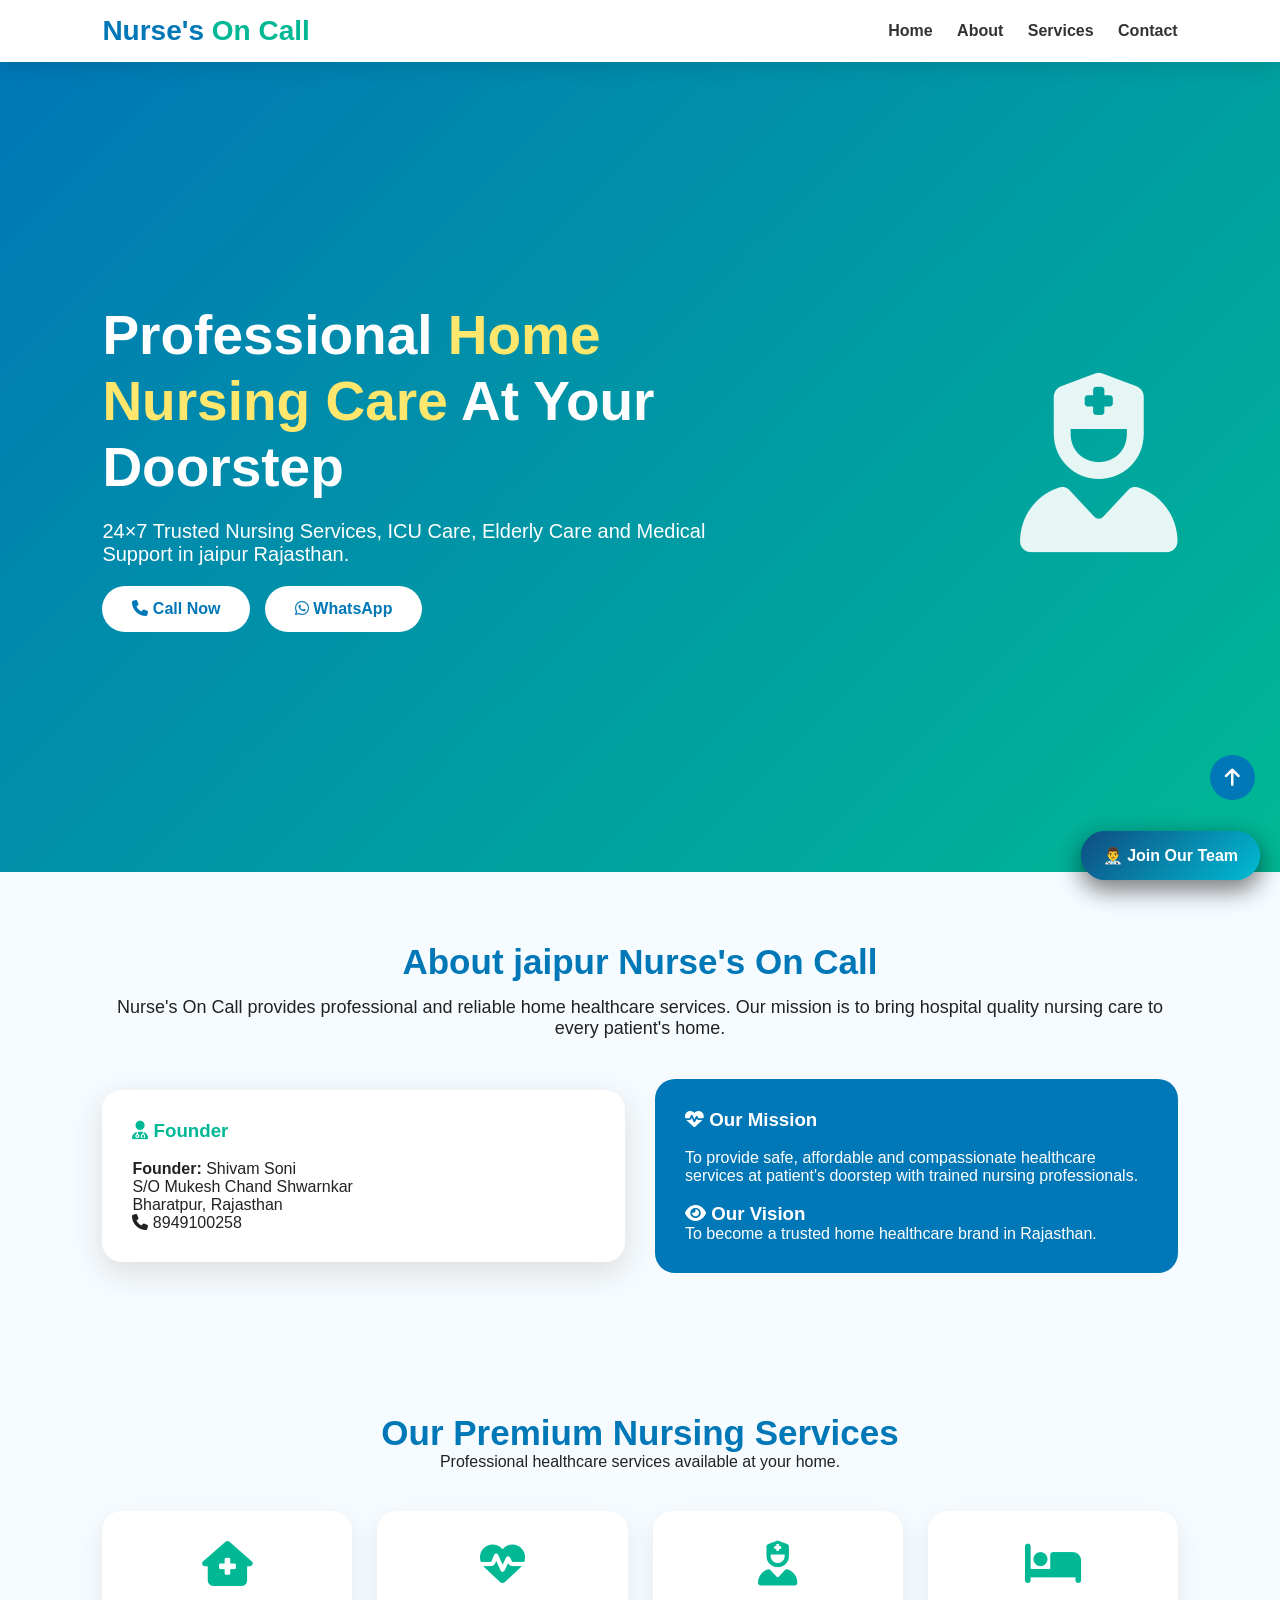
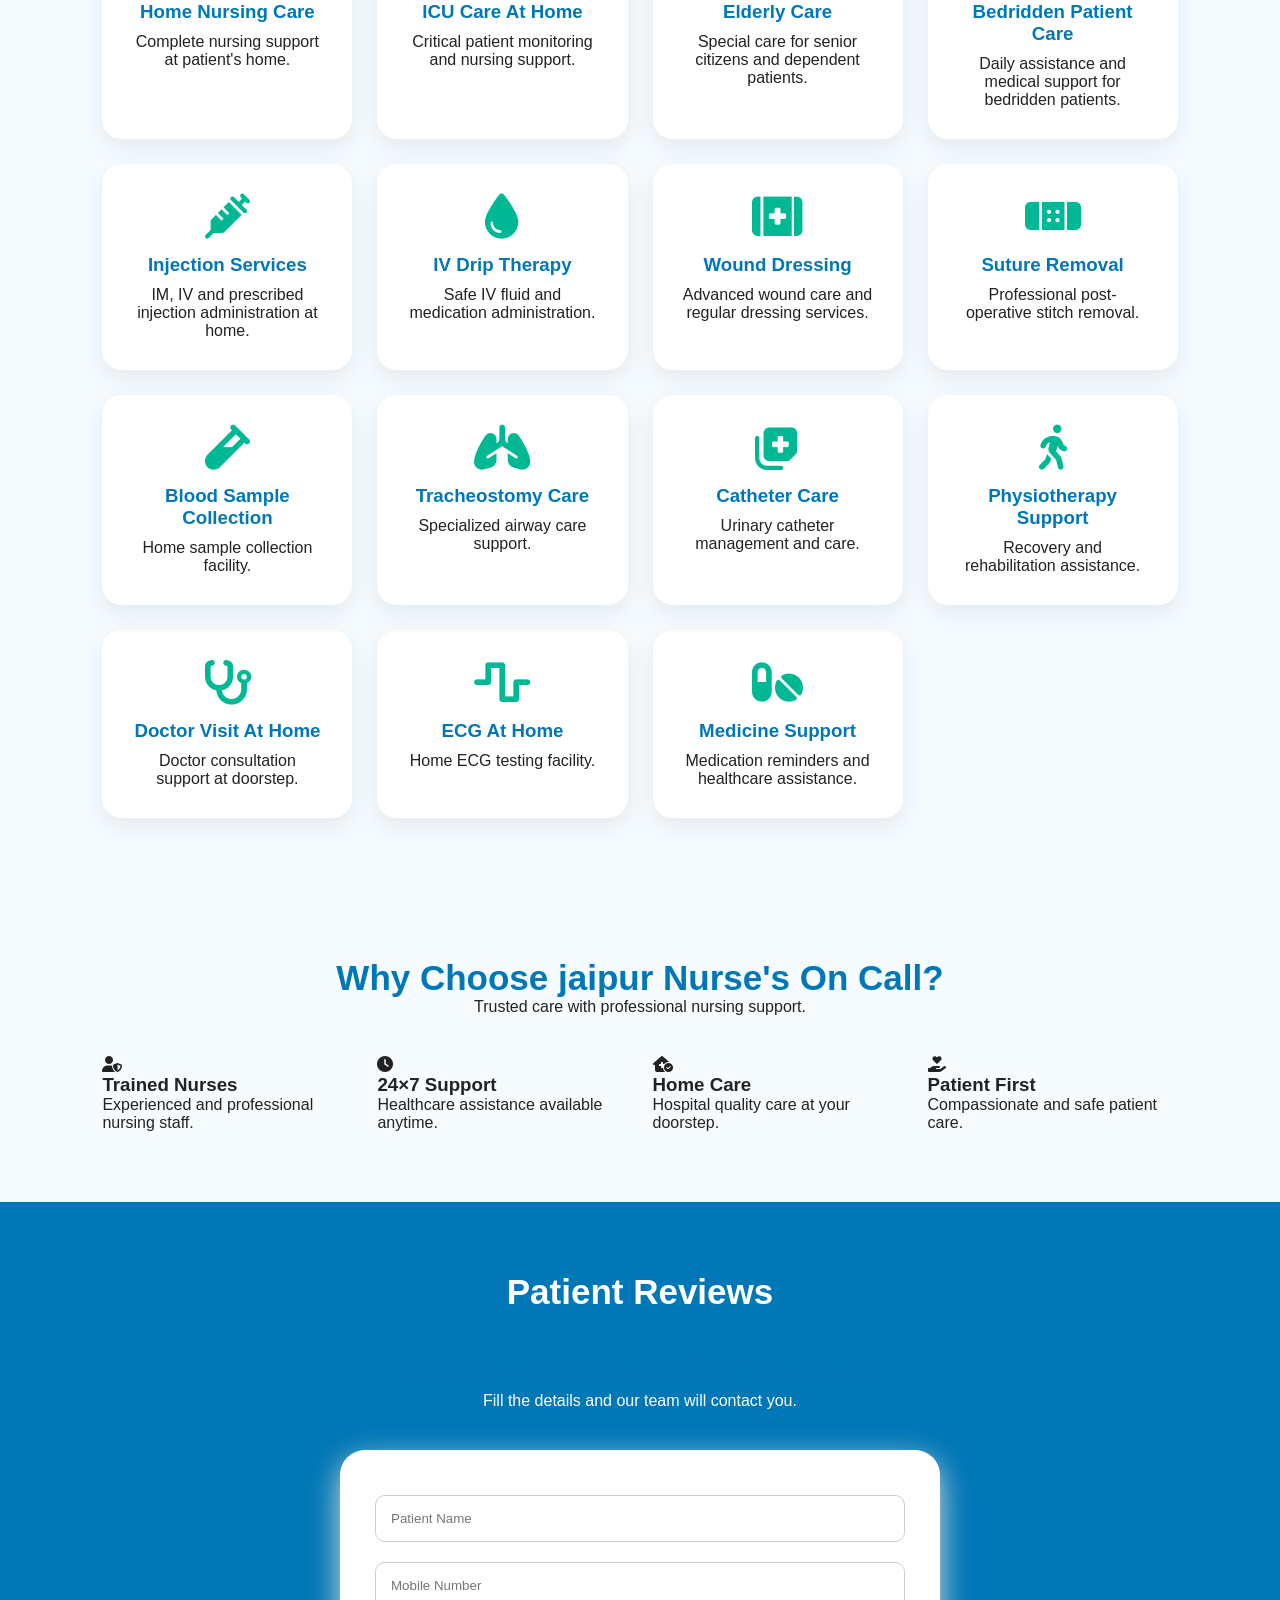
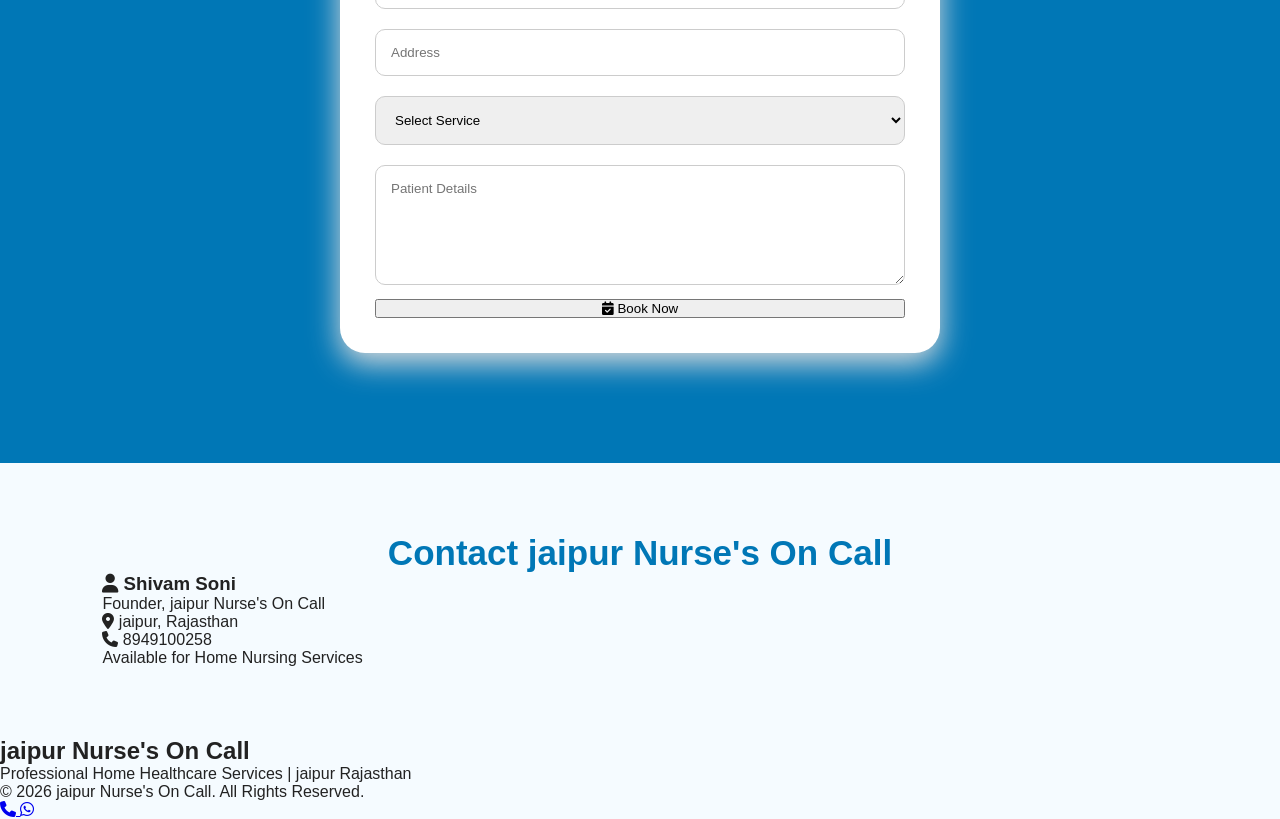
==== index.html @ 1fee67b8 "Update index.html" ====
<!DOCTYPE html>
<html lang="en">
<head>
<meta charset="UTF-8">
<meta name="viewport" content="width=device-width, initial-scale=1.0">

<title>jaipur Nurse's On Call | Premium Home Nursing Services Mansarovar jaipur</title>

<meta name="description" content="jaipur Nurse's On Call provides premium home nursing care, ICU care at home, elderly care and medical services in jaipur Rajasthan.">

<link rel="stylesheet" href="https://cdnjs.cloudflare.com/ajax/libs/font-awesome/6.5.0/css/all.min.css">

<style>
*{
    margin:0;
    padding:0;
    box-sizing:border-box;
    font-family:'Poppins',sans-serif;
}

body{
    background:#f5fbff;
    color:#222;
}

html{
    scroll-behavior:smooth;
}

header{
    width:100%;
    background:#ffffff;
    padding:15px 8%;
    display:flex;
    justify-content:space-between;
    align-items:center;
    position:sticky;
    top:0;
    z-index:1000;
    box-shadow:0 5px 20px rgba(0,0,0,.1);
}

.logo{
    font-size:28px;
    font-weight:800;
    color:#0077b6;
}

.logo span{
    color:#00b894;
}

nav a{
    text-decoration:none;
    margin-left:20px;
    color:#333;
    font-weight:600;
}

.hero{

    min-height:90vh;
    display:flex;
    align-items:center;
    padding:50px 8%;
    background:linear-gradient(135deg,#0077b6,#00b894);
    color:white;
}

.hero-text{
    max-width:650px;
}

.hero h1{
    font-size:55px;
    line-height:1.2;
}

.hero h1 span{
    color:#ffe66d;
}

.hero p{
    margin:20px 0;
    font-size:20px;
}

.btn{
    display:inline-block;
    padding:14px 30px;
    border-radius:50px;
    background:white;
    color:#0077b6;
    text-decoration:none;
    font-weight:bold;
    margin-right:10px;
}

.btn:hover{
    transform:scale(1.05);
}

.hero-icon{
    font-size:180px;
    margin-left:auto;
    opacity:.9;
}

@media(max-width:768px){

header{
    padding:15px 5%;
}

nav{
    display:none;
}

.hero{
    text-align:center;
}

.hero h1{
    font-size:38px;
}

.hero-icon{
    display:none;
}

}
</style>

</head>

<body>

<header>

<div class="logo">
Nurse's <span>On Call</span>
</div>

<nav>
<a href="#home">Home</a>
<a href="#about">About</a>
<a href="#services">Services</a>
<a href="#contact">Contact</a>
</nav>

</header>


<section class="hero" id="home">

<div class="hero-text">

<h1>
Professional <span>Home Nursing Care</span>
At Your Doorstep
</h1>

<p>
24×7 Trusted Nursing Services, ICU Care, Elderly Care and Medical Support in jaipur Rajasthan.
</p>

<a class="btn" href="tel:8949100258">
<i class="fa-solid fa-phone"></i> Call Now
</a>

<a class="btn" href="https://wa.me/918949100258">
<i class="fa-brands fa-whatsapp"></i> WhatsApp
</a>

</div>


<div class="hero-icon">

<i class="fa-solid fa-user-nurse"></i>

</div>


</section>
<!-- ABOUT SECTION -->

<section id="about" style="padding:70px 8%;">

<div style="text-align:center;">
<h2 style="color:#0077b6;font-size:35px;">
About jaipur Nurse's On Call
</h2>

<p style="margin-top:15px;font-size:18px;">
Nurse's On Call provides professional and reliable home healthcare services.
Our mission is to bring hospital quality nursing care to every patient's home.
</p>
</div>


<div style="margin-top:40px;display:flex;gap:30px;flex-wrap:wrap;align-items:center;">


<div style="flex:1;min-width:300px;background:white;padding:30px;border-radius:20px;box-shadow:0 10px 30px #ddd;">

<h3 style="color:#00b894;">
<i class="fa-solid fa-user-doctor"></i>
 Founder
</h3>

<br>

<p>
<b>Founder:</b> Shivam Soni
</p>

<p>
S/O Mukesh Chand Shwarnkar
</p>

<p>
Bharatpur, Rajasthan
</p>

<p>
<i class="fa-solid fa-phone"></i>
8949100258
</p>

</div>



<div style="flex:1;min-width:300px;background:#0077b6;color:white;padding:30px;border-radius:20px;">

<h3>
<i class="fa-solid fa-heart-pulse"></i>
 Our Mission
</h3>

<br>

<p>
To provide safe, affordable and compassionate healthcare services at patient's doorstep with trained nursing professionals.
</p>

<br>

<h3>
<i class="fa-solid fa-eye"></i>
 Our Vision
</h3>

<p>
To become a trusted home healthcare brand in Rajasthan.
</p>


</div>


</div>

</section>
<!-- SERVICES SECTION -->

<section id="services" style="padding:70px 8%;background:#f5fbff;">

<div style="text-align:center;margin-bottom:40px;">

<h2 style="color:#0077b6;font-size:35px;">
Our Premium Nursing Services
</h2>

<p>
Professional healthcare services available at your home.
</p>

</div>


<div style="display:grid;grid-template-columns:repeat(auto-fit,minmax(250px,1fr));gap:25px;">


<div class="service-card">
<i class="fa-solid fa-house-medical"></i>
<h3>Home Nursing Care</h3>
<p>Complete nursing support at patient's home.</p>
</div>


<div class="service-card">
<i class="fa-solid fa-heart-pulse"></i>
<h3>ICU Care At Home</h3>
<p>Critical patient monitoring and nursing support.</p>
</div>


<div class="service-card">
<i class="fa-solid fa-user-nurse"></i>
<h3>Elderly Care</h3>
<p>Special care for senior citizens and dependent patients.</p>
</div>


<div class="service-card">
<i class="fa-solid fa-bed"></i>
<h3>Bedridden Patient Care</h3>
<p>Daily assistance and medical support for bedridden patients.</p>
</div>


<div class="service-card">
<i class="fa-solid fa-syringe"></i>
<h3>Injection Services</h3>
<p>IM, IV and prescribed injection administration at home.</p>
</div>


<div class="service-card">
<i class="fa-solid fa-droplet"></i>
<h3>IV Drip Therapy</h3>
<p>Safe IV fluid and medication administration.</p>
</div>


<div class="service-card">
<i class="fa-solid fa-kit-medical"></i>
<h3>Wound Dressing</h3>
<p>Advanced wound care and regular dressing services.</p>
</div>


<div class="service-card">
<i class="fa-solid fa-bandage"></i>
<h3>Suture Removal</h3>
<p>Professional post-operative stitch removal.</p>
</div>


<div class="service-card">
<i class="fa-solid fa-vial"></i>
<h3>Blood Sample Collection</h3>
<p>Home sample collection facility.</p>
</div>


<div class="service-card">
<i class="fa-solid fa-lungs"></i>
<h3>Tracheostomy Care</h3>
<p>Specialized airway care support.</p>
</div>


<div class="service-card">
<i class="fa-solid fa-notes-medical"></i>
<h3>Catheter Care</h3>
<p>Urinary catheter management and care.</p>
</div>


<div class="service-card">
<i class="fa-solid fa-person-walking"></i>
<h3>Physiotherapy Support</h3>
<p>Recovery and rehabilitation assistance.</p>
</div>


<div class="service-card">
<i class="fa-solid fa-stethoscope"></i>
<h3>Doctor Visit At Home</h3>
<p>Doctor consultation support at doorstep.</p>
</div>


<div class="service-card">
<i class="fa-solid fa-wave-square"></i>
<h3>ECG At Home</h3>
<p>Home ECG testing facility.</p>
</div>


<div class="service-card">
<i class="fa-solid fa-pills"></i>
<h3>Medicine Support</h3>
<p>Medication reminders and healthcare assistance.</p>
</div>


</div>

</section>



<style>

.service-card{

background:white;
padding:30px;
border-radius:20px;
text-align:center;
box-shadow:0 8px 25px rgba(0,0,0,.08);
transition:.3s;

}


.service-card i{

font-size:45px;
color:#00b894;
margin-bottom:15px;

}


.service-card h3{

color:#0077b6;
margin-bottom:10px;

}


.service-card:hover{

transform:translateY(-10px);

box-shadow:0 15px 35px rgba(0,0,0,.15);

}

</style>
<!-- WHY CHOOSE US SECTION -->

<section style="padding:70px 8%;">

<div style="text-align:center;">

<h2 style="color:#0077b6;font-size:35px;">
Why Choose jaipur Nurse's On Call?
</h2>

<p>
Trusted care with professional nursing support.
</p>

</div>


<div style="display:grid;grid-template-columns:repeat(auto-fit,minmax(220px,1fr));gap:25px;margin-top:40px;">


<div class="choose-card">
<i class="fa-solid fa-user-shield"></i>
<h3>Trained Nurses</h3>
<p>Experienced and professional nursing staff.</p>
</div>


<div class="choose-card">
<i class="fa-solid fa-clock"></i>
<h3>24×7 Support</h3>
<p>Healthcare assistance available anytime.</p>
</div>


<div class="choose-card">
<i class="fa-solid fa-house-medical-circle-check"></i>
<h3>Home Care</h3>
<p>Hospital quality care at your doorstep.</p>
</div>


<div class="choose-card">
<i class="fa-solid fa-hand-holding-heart"></i>
<h3>Patient First</h3>
<p>Compassionate and safe patient care.</p>
</div>


</div>

</section>



<!-- TESTIMONIAL SECTION -->

<section style="padding:70px 8%;background:#0077b6;color:white;">


<div style="text-align:center;">

<h2 style="font-size:35px;">
Patient Reviews
</h2>

</div>


<div style="display:grid;grid-template-columns:repeat(auto-fit,minmax(280px,1fr));gap:25px;margin-top:40px;">


<div class="review
<!-- BOOKING SECTION -->

<section style="padding:70px 8%;background:#f5fbff;" id="booking">

<div style="text-align:center;">

<h2 style="color:#0077b6;font-size:35px;">
Book Home Nursing Service
</h2>

<p>
Fill the details and our team will contact you.
</p>

</div>


<div class="booking-box">

<form>

<input type="text" placeholder="Patient Name" required>

<input type="tel" placeholder="Mobile Number" required>

<input type="text" placeholder="Address" required>


<select>

<option>Select Service</option>
<option>Home Nursing Care</option>
<option>ICU Care At Home</option>
<option>Elderly Care</option>
<option>Injection Service</option>
<option>IV Drip</option>
<option>Wound Dressing</option>
<option>Physiotherapy</option>

</select>


<textarea placeholder="Patient Details"></textarea>


<button type="submit">
<i class="fa-solid fa-calendar-check"></i>
Book Now
</button>


</form>

</div>

</section>



<!-- CONTACT SECTION -->


<section id="contact" style="padding:70px 8%;">

<div style="text-align:center;">

<h2 style="color:#0077b6;font-size:35px;">
Contact jaipur Nurse's On Call
</h2>

</div>


<div class="contact-box">


<h3>
<i class="fa-solid fa-user"></i>
Shivam Soni
</h3>

<p>
Founder, jaipur Nurse's On Call
</p>


<p>
<i class="fa-solid fa-location-dot"></i>
jaipur, Rajasthan
</p>


<p>
<i class="fa-solid fa-phone"></i>
8949100258
</p>


<p>
Available for Home Nursing Services
</p>


</div>


</section>



<!-- FOOTER -->


<footer>

<h2>
jaipur Nurse's On Call
</h2>

<p>
Professional Home Healthcare Services | jaipur Rajasthan
</p>

<p>
© 2026 jaipur Nurse's On Call. All Rights Reserved.
</p>


</footer>



<!-- FLOATING BUTTONS -->


<a href="tel:8949100258" class="call-btn">

<i class="fa-solid fa-phone"></i>

</a>



<a href="https://wa.me/918949100258" class="whatsapp-btn">

<i class="fa-brands fa-whatsapp"></i>

</a>




<style>


.booking-box{

max-width:600px;
margin:40px auto;
background:white;
padding:35px;
border-radius:25px;
box-shadow:0 10px 30px #ddd;

}


.booking-box input,
.booking-box textarea,
.booking-box select{

width:100%;
padding:15px;
margin:10px 0;
border-radius:10px;
border:1px solid #ccc;

}


.booking-box textarea{

height:120px;

}


.booking-box button{

width:100%;
padding:15px
<!-- PREMIUM ANIMATION CSS -->

<style>


/* Smooth Page Look */

section{
    animation:fadeUp 1s ease;
}


@keyframes fadeUp{

from{
opacity:0;
transform:translateY(30px);
}

to{
opacity:1;
transform:translateY(0);
}

}



/* Premium Button Effect */


.btn,
.booking-box button{

transition:.3s;

}


.btn:hover,
.booking-box button:hover{

box-shadow:0 10px 25px rgba(0,119,182,.4);
}



/* Glass Effect Cards */


.service-card,
.choose-card,
.review-card,
.booking-box{

backdrop-filter:blur(10px);

}



/* Heading Style */


h2{

letter-spacing:.5px;

}



/* Mobile Improvements */


@media(max-width:768px){

.hero{

min-height:75vh;
padding:40px 5%;

}


.hero p{

font-size:17px;

}


.btn{

display:block;
margin:15px auto;
width:80%;

}


.service-card,
.choose-card{

padding:25px;

}


.logo{

font-size:22px;

}


}


/* Floating Button Animation */


.call-btn,
.whatsapp-btn{

animation:pulse 2s infinite;

}


@keyframes pulse{

0%{

transform:scale(1);

}


50%{

transform:scale(1.1);

}


100%{

transform:scale(1);

}

}



/* Premium Scroll Bar */


::-webkit-scrollbar{

width:8px;

}


::-webkit-scrollbar-thumb{

background:#0077b6;
border-radius:20px;

}



/* Card Hover */


.service-card:hover,
.choose-card:hover{

background:linear-gradient(135deg,#ffffff,#e8f9ff);

}



/* Image Ready Class */


.nurse-image{

width:100%;
border-radius:25px;
box-shadow:0 10px 30px rgba(0,0,0,.15);

}


</style>
<!-- JAVASCRIPT -->

<script>


// Booking Form WhatsApp Message

const form = document.querySelector(".booking-box form");


form.addEventListener("submit", function(e){

e.preventDefault();


let name = document.querySelector(
'.booking-box input[placeholder="Patient Name"]'
).value;


let phone = document.querySelector(
'.booking-box input[placeholder="Mobile Number"]'
).value;


let address = document.querySelector(
'.booking-box input[placeholder="Address"]'
).value;


let service = document.querySelector(
'.booking-box select'
).value;


let details = document.querySelector(
'.booking-box textarea'
).value;



let message =

"New Home Nursing Booking%0A%0A"+
"Patient Name: "+name+
"%0AMobile: "+phone+
"%0AAddress: "+address+
"%0AService: "+service+
"%0ADetails: "+details;



window.open(
"https://wa.me/918949100258?text="+message,
"_blank"
);


});




// Navbar Scroll Effect


window.addEventListener("scroll",function(){

let header=document.querySelector("header");


if(window.scrollY>50){

header.style.boxShadow=
"0 5px 25px rgba(0,0,0,.2)";

}

else{

header.style.boxShadow=
"0 5px 20px rgba(0,0,0,.1)";

}


});




// Welcome Message


window.onload=function(){

console.log(
"Welcome to jaipur Nurse's On Call - Mansarovar , jaipur"
);

};




</script>
<!-- FINAL SEO & WEBSITE FINISHING -->

<script>

// Current Year Auto Update

document.addEventListener("DOMContentLoaded",function(){

let year = new Date().getFullYear();

let footerText = document.querySelector("footer p:last-child");

if(footerText){

footerText.innerHTML =
"© "+year+" jaipur Nurse's On Call. All Rights Reserved.";

}

});

</script>



<!-- SEO STRUCTURED DATA -->

<script type="application/ld+json">

{
"@context":"https://schema.org",
"@type":"MedicalBusiness",
"name":"Jaipur Nurse's On Call",
"founder":"Shivam Soni",
"address":{
"addressLocality":"Bharatpur",
"addressRegion":"Rajasthan",
"addressCountry":"India"
},
"telephone":"8949100258",
"serviceType":[
"Home Nursing Care",
"ICU Care At Home",
"Elderly Care",
"Patient Care Services"
]
}

</script>



<!-- BACK TO TOP BUTTON -->

<a href="#home" class="top-btn">
<i class="fa-solid fa-arrow-up"></i>
</a>



<style>

.top-btn{

position:fixed;
bottom:100px;
right:25px;
width:45px;
height:45px;
background:#0077b6;
color:white;
border-radius:50%;
display:flex;
align-items:center;
justify-content:center;
text-decoration:none;
font-size:20px;
z-index:999;

}


.top-btn:hover{

transform:scale(1.1);

}



</style>
<!-- ===========================
PART 1 : Floating Join Our Team
Jaipur Nurses On Call
============================ -->

<!-- Floating Button -->
<button id="joinBtn">
    👨‍⚕️ Join Our Team
</button>

<!-- Popup -->
<div id="joinPopup">

   <!-- PART 2A : Health Personnel Application Popup -->

<div id="joinPopup">

<div class="application-box">

<span class="closePopup">&times;</span>

<h2>👨‍⚕️ Join Jaipur Nurses On Call</h2>

<p>Register as a Healthcare Professional</p>

<form id="healthApplicationForm">

<div class="form-grid">

<input type="text" placeholder="Full Name" required>

<input type="tel" placeholder="Mobile Number" required>

<input type="email" placeholder="Email Address">

<select required>
<option value="">Select Gender</option>
<option>Male</option>
<option>Female</option>
<option>Other</option>
</select>

<input type="date" required>

<select required>
<option value="">Select Qualification</option>
<option>GNM</option>
<option>B.Sc Nursing</option>
<option>M.Sc Nursing</option>
<option>ANM</option>
<option>Doctor</option>
<option>Physiotherapist</option>
<option>Lab Technician</option>
<option>Pharmacist</option>
<option>Caregiver</option>
<option>Other</option>
</select>

<input type="text" placeholder="Registration Number">

<input type="number" placeholder="Experience (Years)">

<input type="text" placeholder="Current City">

<select required>
<option value="">Preferred Area</option>
<option>Jaipur</option>
<option>Bharatpur</option>
<option>Other</option>
</select>

</div>

</form>

</div>

</div>


<style>

#joinPopup{
display:none;
position:fixed;
top:0;
left:0;
width:100%;
height:100%;
background:rgba(0,0,0,.65);
z-index:99999;
align-items:center;
justify-content:center;
padding:15px;
}


.application-box{

background:white;
width:100%;
max-width:550px;
max-height:90vh;
overflow-y:auto;

border-radius:20px;
padding:30px;

box-shadow:0 15px 40px rgba(0,0,0,.3);

animation:openForm .4s ease;

position:relative;

}


.application-box h2{

text-align:center;
color:#0F4C81;

}


.application-box p{

text-align:center;
color:#666;

}


.closePopup{

position:absolute;
right:20px;
top:10px;

font-size:32px;
cursor:pointer;

color:#555;

}


.form-grid{

display:grid;
grid-template-columns:repeat(auto-fit,minmax(220px,1fr));
gap:15px;

}


.form-grid input,
.form-grid select{

width:100%;
padding:13px;

border-radius:12px;

border:1px solid #ddd;

font-size:15px;

box-sizing:border-box;

}


.form-grid input:focus,
.form-grid select:focus{

outline:none;

border-color:#00BCD4;

}


@keyframes openForm{

from{
transform:scale(.8);
opacity:0;
}

to{
transform:scale(1);
opacity:1;
}

}

</style> 

</div>

<style>

#joinBtn{
position:fixed;
right:20px;
bottom:20px;
z-index:9999;

background:linear-gradient(135deg,#0F4C81,#00BCD4);

color:#fff;

border:none;

padding:15px 22px;

border-radius:50px;

font-size:16px;

font-weight:bold;

cursor:pointer;

box-shadow:0 10px 25px rgba(0,0,0,.30);

transition:.3s;
}

#joinBtn:hover{

transform:translateY(-4px);

box-shadow:0 18px 35px rgba(0,0,0,.35);

}

#joinPopup{

display:none;

position:fixed;

left:0;

top:0;

width:100%;

height:100%;

background:rgba(0,0,0,.60);

z-index:10000;

justify-content:center;

align-items:center;

padding:20px;

}

.popup-box{

background:#fff;

width:100%;

max-width:420px;

border-radius:18px;

padding:35px;

text-align:center;

animation:popup .35s ease;

position:relative;

box-shadow:0 15px 40px rgba(0,0,0,.35);

}

.popup-box h2{

margin-bottom:10px;

color:#0F4C81;

}

.popup-box p{

color:#666;

line-height:1.6;

margin-bottom:25px;

}

#startApplication{

background:#0F4C81;

color:white;

padding:14px 28px;

border:none;

border-radius:40px;

font-size:16px;

font-weight:bold;

cursor:pointer;

transition:.3s;

}

#startApplication:hover{

background:#0097A7;

}

.closePopup{

position:absolute;

right:18px;

top:12px;

font-size:30px;

cursor:pointer;

color:#777;

}

@keyframes popup{

from{

opacity:0;

transform:scale(.85);

}

to{

opacity:1;

transform:scale(1);

}

}

</style>

<script>

const joinBtn=document.getElementById("joinBtn");

const joinPopup=document.getElementById("joinPopup");

const closePopup=document.querySelector(".closePopup");

joinBtn.onclick=()=>{

joinPopup.style.display="flex";

}

closePopup.onclick=()=>{

joinPopup.style.display="none";

}

window.onclick=function(e){

if(e.target==joinPopup){

joinPopup.style.display="none";

}

}

document.getElementById("startApplication").onclick=function(){

alert("Part 2 me Complete Application Form open hoga.");

}

</script>
<script>

const joinButton = document.getElementById("joinBtn");
const popup = document.getElementById("joinPopup");
const closeButton = document.querySelector(".closePopup");

joinButton.onclick = function(){
    popup.style.display = "flex";
}

closeButton.onclick = function(){
    popup.style.display = "none";
}

window.onclick = function(event){
    if(event.target == popup){
        popup.style.display = "none";
    }
}

</script>
<script>

document.addEventListener("DOMContentLoaded", function(){

let btn = document.getElementById("joinBtn");
let popup = document.getElementById("joinPopup");
let close = document.querySelector(".closePopup");

if(btn && popup){

btn.onclick = function(){
popup.style.display = "flex";
};

}

if(close && popup){

close.onclick = function(){
popup.style.display = "none";
};

}

window.onclick = function(e){

if(e.target == popup){

popup.style.display = "none";

}

}

});

</script>
<!-- JAIPUR NURSES ON CALL - HEALTH PERSONNEL FORM -->

<button id="healthJoinBtn">
👨‍⚕️ Join Our Team
</button>

<div id="healthPopup">

<div class="healthFormBox">

<span id="healthClose">×</span>

<h2>Join Jaipur Nurses On Call</h2>

<p>Healthcare Professional Registration</p>

<form>

<input type="text" placeholder="Full Name" required>

<input type="tel" placeholder="Mobile Number" required>

<input type="email" placeholder="Email Address">

<select required>
<option>Select Qualification</option>
<option>GNM</option>
<option>B.Sc Nursing</option>
<option>M.Sc Nursing</option>
<option>ANM</option>
<option>Doctor</option>
<option>Physiotherapist</option>
<option>Lab Technician</option>
<option>Pharmacist</option>
<option>Caregiver</option>
</select>

<input type="text" placeholder="Registration Number">

<input type="number" placeholder="Experience (Years)">

<input type="text" placeholder="City">

<select>
<option>Preferred Area</option>
<option>Jaipur</option>
<option>Bharatpur</option>
<option>Other</option>
</select>

<label>Upload Photo</label>
<input type="file" accept="image/*">

<label>Upload Resume</label>
<input type="file" accept=".pdf,.doc,.docx">

<label>Upload Registration Certificate</label>
<input type="file" accept=".pdf,.jpg,.png">

<textarea placeholder="Additional Information"></textarea>

<label>
<input type="checkbox" required>
I confirm all information is correct
</label>

<button type="submit" id="submitHealth">
Submit Application
</button>

</form>

</div>

</div>


<style>

#healthJoinBtn{
position:fixed;
right:20px;
bottom:20px;
z-index:99999;

background:linear-gradient(135deg,#0f4c81,#00bcd4);
color:white;

border:none;
padding:15px 22px;
border-radius:50px;

font-size:16px;
font-weight:bold;

cursor:pointer;

box-shadow:0 8px 25px rgba(0,0,0,.3);
}


#healthPopup{

display:none;

position:fixed;

top:0;
left:0;

width:100%;
height:100%;

background:rgba(0,0,0,.65);

z-index:999999;

align-items:center;
justify-content:center;

padding:15px;

}


.healthFormBox{

background:white;

width:100%;
max-width:450px;

max-height:90vh;

overflow:auto;

padding:30px;

border-radius:20px;

box-shadow:0 15px 40px rgba(0,0,0,.4);

}


.healthFormBox h2{

text-align:center;

color:#0f4c81;

}


.healthFormBox p{

text-align:center;

color:#666;

}


.healthFormBox input,
.healthFormBox select,
.healthFormBox textarea{

width:100%;

padding:13px;

margin:8px 0;

border-radius:10px;

border:1px solid #ddd;

box-sizing:border-box;

}


.healthFormBox textarea{

height:80px;

}


#healthClose{

float:right;

font-size:32px;

cursor:pointer;

}


#submitHealth{

width:100%;

padding:15px;

border:none;

border-radius:30px;

background:#0f4c81;

color:white;

font-size:18px;

font-weight:bold;

}


</style>


<script>

document.getElementById("healthJoinBtn").onclick=function(){

document.getElementById("healthPopup").style.display="flex";

}


document.getElementById("healthClose").onclick=function(){

document.getElementById("healthPopup").style.display="none";

}


window.onclick=function(e){

if(e.target==document.getElementById("healthPopup")){

document.getElementById("healthPopup").style.display="none";

}

}


</script>
<script>

document.addEventListener("DOMContentLoaded", function(){

let form = document.querySelector("#healthPopup form");

if(form){

form.addEventListener("submit", function(e){

e.preventDefault();

alert("✅ Application Submitted Successfully!\n\nJaipur Nurses On Call team will contact you soon.");

form.reset();

});

}

});

</script>
<script>

document.addEventListener("DOMContentLoaded", function(){

let button = document.getElementById("submitHealth");

if(button){

button.addEventListener("click", function(e){

e.preventDefault();

alert("✅ Application Submitted Successfully!\n\nJaipur Nurses On Call team will contact you soon.");

});

}

});

</script>
<script>

document.addEventListener("DOMContentLoaded", function(){

let submitBtn = document.getElementById("submitHealth");

if(submitBtn){

submitBtn.onclick = function(e){

e.preventDefault();

let name = document.querySelector('.healthFormBox input[placeholder="Full Name"]').value;
let mobile = document.querySelector('.healthFormBox input[placeholder="Mobile Number"]').value;
let qualification = document.querySelector('.healthFormBox select').value;
let experience = document.querySelector('.healthFormBox input[placeholder="Experience (Years)"]').value;
let city = document.querySelector('.healthFormBox input[placeholder="City"]').value;


let message =
"New Health Personnel Application\n\n"+
"Name: "+name+"\n"+
"Mobile: "+mobile+"\n"+
"Qualification: "+qualification+"\n"+
"Experience: "+experience+" Years\n"+
"City: "+city;


let whatsappURL =
"https://wa.me/918949100258?text="+encodeURIComponent(message);


window.open(whatsappURL,'_blank');


}

}

});

</script>
<script>

document.addEventListener("DOMContentLoaded", function(){

let formBox = document.querySelector(".healthFormBox form");

if(formBox && !document.getElementById("serviceCategory")){

let service = document.createElement("select");

service.id="serviceCategory";

service.required=true;

service.innerHTML=`

<option value="">Select Service Category</option>
<option>Staff Nurse</option>
<option>Home Care Nurse</option>
<option>Elderly Caregiver</option>
<option>Injection / Procedure Nurse</option>
<option>Physiotherapist</option>
<option>Lab Technician</option>
<option>Pharmacist</option>
<option>Doctor</option>
<option>Emergency Care Staff</option>
<option>Other</option>

`;

formBox.insertBefore(service, formBox.children[3]);

service.style.width="100%";
service.style.padding="13px";
service.style.margin="8px 0";
service.style.borderRadius="10px";
service.style.border="1px solid #ddd";

}

});

</script>
<script>

document.addEventListener("DOMContentLoaded",function(){

let box=document.querySelector(".healthFormBox");

if(box && !document.getElementById("serviceBox")){

let div=document.createElement("div");

div.id="serviceBox";

div.innerHTML=`

<select id="serviceCategory" style="
width:100%;
padding:13px;
margin:8px 0;
border-radius:10px;
border:1px solid #ddd;
font-size:15px;
">

<option value="">Select Service Category</option>
<option>Staff Nurse</option>
<option>Home Care Nurse</option>
<option>Elderly Caregiver</option>
<option>Injection / Procedure Nurse</option>
<option>Physiotherapist</option>
<option>Lab Technician</option>
<option>Pharmacist</option>
<option>Doctor</option>
<option>Emergency Care Staff</option>

</select>

`;

box.querySelector("p").after(div);

}

});

</script>
<script>

document.addEventListener("DOMContentLoaded", function(){

let submitBtn = document.getElementById("submitHealth");

if(submitBtn){

submitBtn.addEventListener("click", function(e){

e.preventDefault();

let name = document.querySelector('.healthFormBox input[placeholder="Full Name"]').value;

let mobile = document.querySelector('.healthFormBox input[placeholder="Mobile Number"]').value;

let qualification = document.querySelector('.healthFormBox select').value;

let service = document.getElementById("serviceCategory") ? 
document.getElementById("serviceCategory").value : "Not Selected";

let experience = document.querySelector('.healthFormBox input[placeholder="Experience (Years)"]').value;

let city = document.querySelector('.healthFormBox input[placeholder="City"]').value;


let message =
"New Health Personnel Application\n\n"+
"Name: "+name+"\n"+
"Mobile: "+mobile+"\n"+
"Service: "+service+"\n"+
"Qualification: "+qualification+"\n"+
"Experience: "+experience+" Years\n"+
"City: "+city;


let whatsappURL =
"https://wa.me/918949100258?text="+encodeURIComponent(message);


window.open(whatsappURL,'_blank');

});

}

});

</script>
<script>

document.addEventListener("DOMContentLoaded",function(){

let btn=document.getElementById("submitHealth");

if(btn){

btn.onclick=function(e){

e.preventDefault();

let inputs=document.querySelectorAll(".healthFormBox input");

let name=inputs[0].value;
let mobile=inputs[1].value;

let selects=document.querySelectorAll(".healthFormBox select");

let service="";

if(document.getElementById("serviceCategory")){
service=document.getElementById("serviceCategory").value;
}

let qualification=selects[0] ? selects[0].value : "";

let city="";

inputs.forEach(function(i){
if(i.placeholder=="City"){
city=i.value;
}
});


let msg =
"New Health Personnel Application\n\n"+
"Name: "+name+"\n"+
"Mobile: "+mobile+"\n"+
"Service: "+service+"\n"+
"Qualification: "+qualification+"\n"+
"City: "+city;


window.open(
"https://wa.me/918949100258?text="+encodeURIComponent(msg),
"_blank"
);

}

}

});

</script>
<script>

document.getElementById("submitHealth").onclick=function(e){

e.preventDefault();

let name=document.querySelector('input[placeholder="Full Name"]').value;

let mobile=document.querySelector('input[placeholder="Mobile Number"]').value;

let qualification="";

let service="";

let selects=document.querySelectorAll(".healthFormBox select");

selects.forEach(function(s){

if(s.id=="serviceCategory"){

service=s.value;

}else{

qualification=s.value;

}

});


let experience=document.querySelector('input[placeholder="Experience (Years)"]').value;

let city=document.querySelector('input[placeholder="City"]').value;


let message=
"New Health Personnel Application\n\n"+
"Name: "+name+"\n"+
"Mobile: "+mobile+"\n"+
"Service: "+service+"\n"+
"Qualification: "+qualification+"\n"+
"Experience: "+experience+" Years\n"+
"City: "+city;


window.open(
"https://wa.me/918949100258?text="+encodeURIComponent(message),
"_blank"
);

};

</script>
<script>

document.addEventListener("DOMContentLoaded",function(){

let categories=document.querySelectorAll("#serviceCategory");

if(categories.length>1){

for(let i=1;i<categories.length;i++){

categories[i].remove();

}

}

});

</script>
<script>

document.getElementById("submitHealth").onclick=function(e){

e.preventDefault();

let name=document.querySelector('input[placeholder="Full Name"]').value;

let mobile=document.querySelector('input[placeholder="Mobile Number"]').value;

let selects=document.querySelectorAll(".healthFormBox select");

let service="";
let qualification="";

selects.forEach(function(s){

let text=s.innerText;

if(text.includes("Staff Nurse") || text.includes("Home Care Nurse") || text.includes("Injection / Procedure Nurse")){

service=s.value;

}else{

qualification=s.value;

}

});


let city=document.querySelector('input[placeholder="City"]').value;

let experience=document.querySelector('input[placeholder="Experience (Years)"]').value;


let message=
"New Health Personnel Application\n\n"+
"Name: "+name+"\n"+
"Mobile: "+mobile+"\n"+
"Service: "+service+"\n"+
"Qualification: "+qualification+"\n"+
"Experience: "+experience+" Years\n"+
"City: "+city;


window.open(
"https://wa.me/918949100258?text="+encodeURIComponent(message),
"_blank"
);

};

</script>
<script>

document.addEventListener("DOMContentLoaded",function(){

let btn=document.getElementById("submitHealth");

if(btn){

btn.onclick=function(e){

e.preventDefault();


let name=document.querySelector('input[placeholder="Full Name"]')?.value || "";

let mobile=document.querySelector('input[placeholder="Mobile Number"]')?.value || "";

let city=document.querySelector('input[placeholder="City"]')?.value || "";

let experience=document.querySelector('input[placeholder="Experience (Years)"]')?.value || "";


let selects=document.querySelectorAll(".healthFormBox select");

let service="";
let qualification="";


selects.forEach(function(s){

let options=s.innerText;

if(options.includes("Staff Nurse") || options.includes("Home Care Nurse") || options.includes("Injection / Procedure Nurse") || options.includes("Physiotherapist")){

service=s.value;

}else{

qualification=s.value;

}

});


let message =
"New Health Personnel Application\n\n"+
"Name: "+name+"\n"+
"Mobile: "+mobile+"\n"+
"Service: "+service+"\n"+
"Qualification: "+qualification+"\n"+
"Experience: "+experience+" Years\n"+
"City: "+city;


window.open(
"https://wa.me/918949100258?text="+encodeURIComponent(message),
"_blank"
);


}

}

});

</script>
<script>

document.addEventListener("DOMContentLoaded",function(){

let btn=document.getElementById("submitHealth");

if(btn){

btn.onclick=function(e){

e.preventDefault();

let inputs=document.querySelectorAll(".healthFormBox input");

let name=inputs[0]?.value || "";
let mobile=inputs[1]?.value || "";

let cityInput="";

inputs.forEach(function(i){

if(i.placeholder=="City"){
cityInput=i.value;
}

});


let selects=document.querySelectorAll(".healthFormBox select");

let service=selects[0]?.value || "";
let qualification=selects[1]?.value || "";
let area=selects[2]?.value || "";


let msg=
"New Health Personnel Application\n\n"+
"Name: "+name+"\n"+
"Mobile: "+mobile+"\n"+
"Service: "+service+"\n"+
"Qualification: "+qualification+"\n"+
"Preferred Area: "+area+"\n"+
"City: "+cityInput;


window.open(
"https://wa.me/918949100258?text="+encodeURIComponent(msg),
"_blank"
);

}

}

});

</script>
<script>

document.addEventListener("DOMContentLoaded",function(){

let btn=document.getElementById("submitHealth");

if(btn){

btn.onclick=function(e){

e.preventDefault();

let appID = "JNC-" + Date.now();

let date = new Date().toLocaleString("en-IN");


let inputs=document.querySelectorAll(".healthFormBox input");

let name=inputs[0]?.value || "";
let mobile=inputs[1]?.value || "";

let city="";

inputs.forEach(function(i){

if(i.placeholder=="City"){
city=i.value;
}

});


let selects=document.querySelectorAll(".healthFormBox select");

let service=selects[0]?.value || "";
let qualification=selects[1]?.value || "";
let area=selects[2]?.value || "";


let msg=
"🏥 Jaipur Nurses On Call\n\n"+
"New Health Personnel Application\n\n"+
"Application ID: "+appID+"\n"+
"Date: "+date+"\n\n"+
"Name: "+name+"\n"+
"Mobile: "+mobile+"\n"+
"Service: "+service+"\n"+
"Qualification: "+qualification+"\n"+
"Preferred Area: "+area+"\n"+
"City: "+city+"\n\n"+
"Thank you for joining our healthcare team.";


window.open(
"https://wa.me/918949100258?text="+encodeURIComponent(msg),
"_blank"
);

}

}

});

</script>
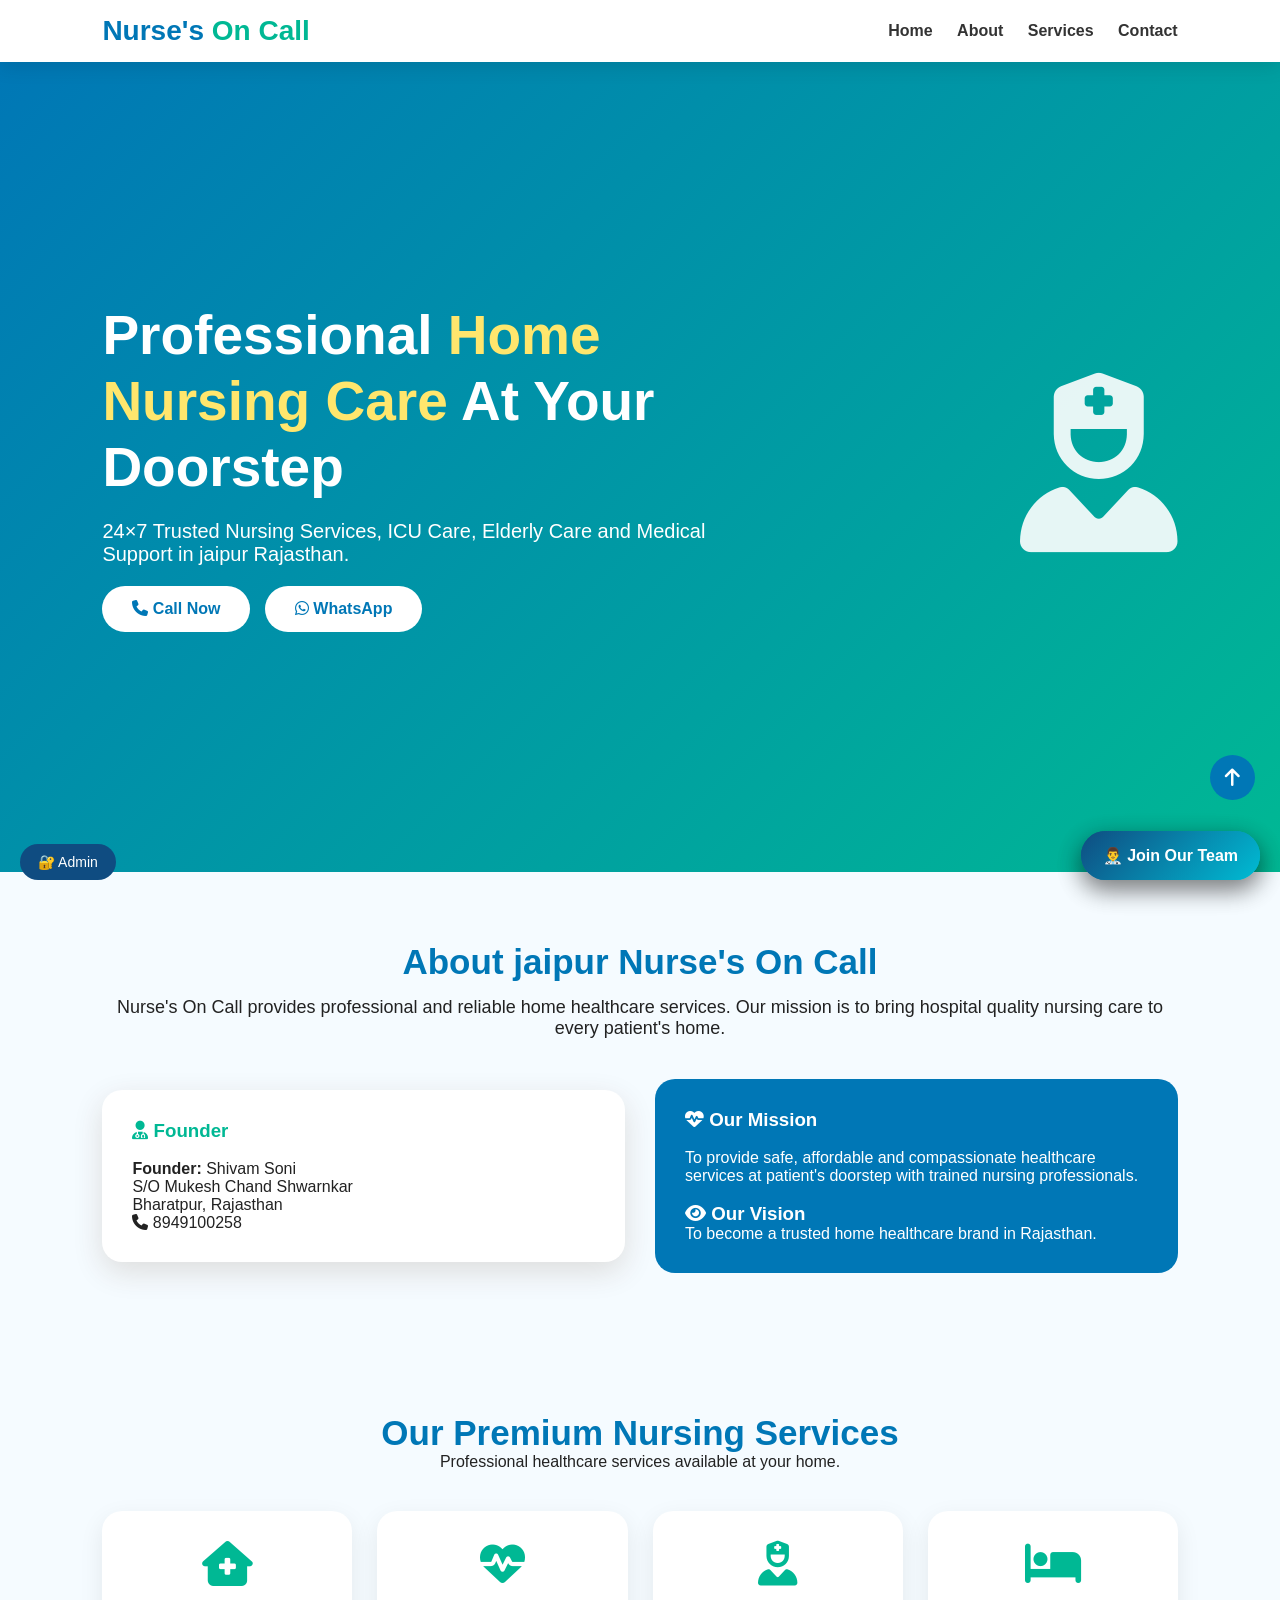
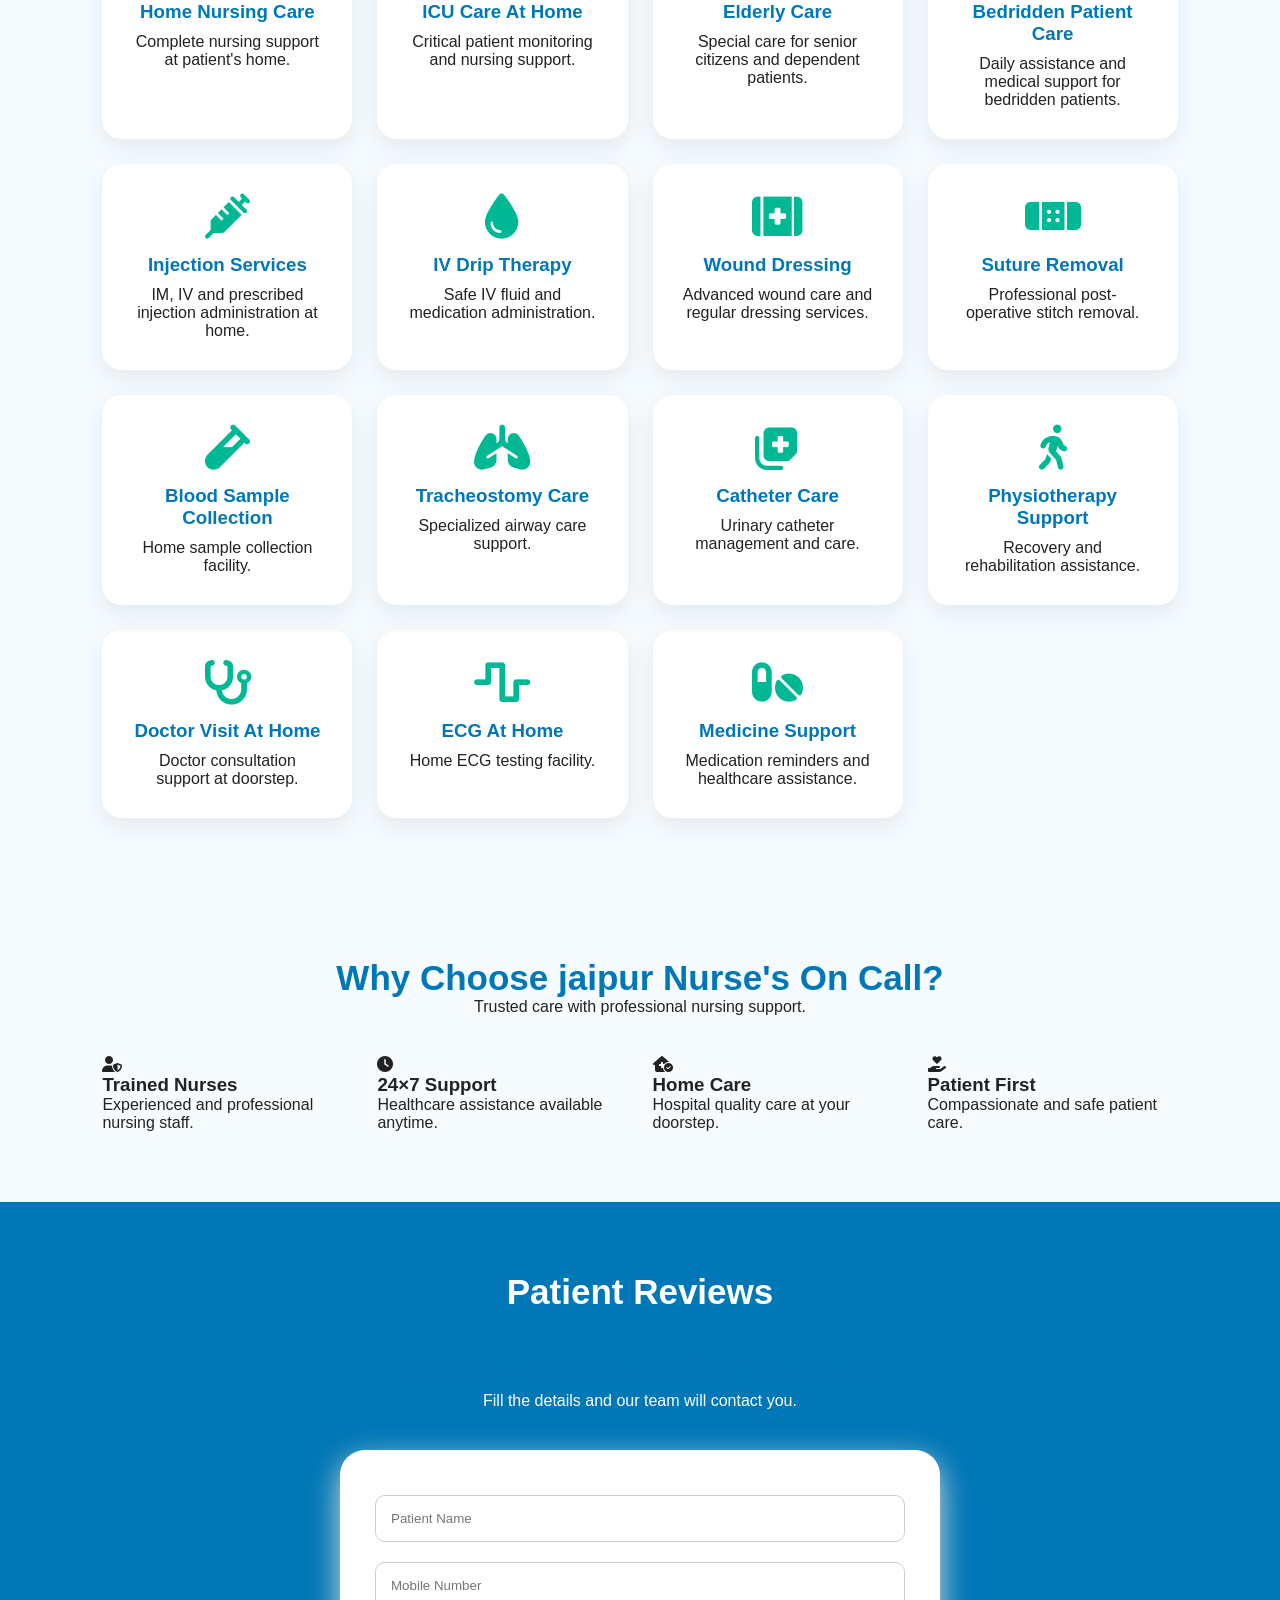
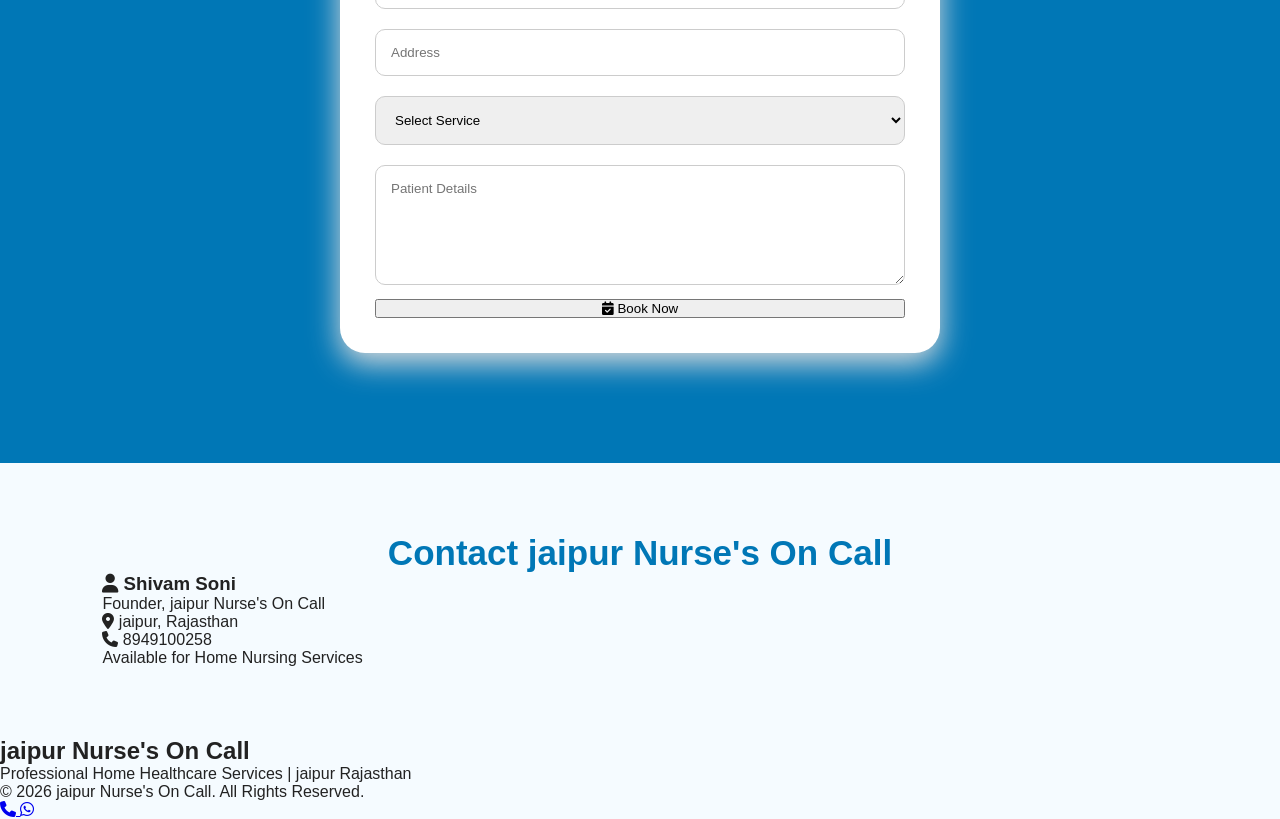
==== commit a5a3271c: "Update index.html" ====
--- a/index.html
+++ b/index.html
@@ -2409,4 +2409,21 @@
 
 });
 
-</script>+</script>
+<!-- Admin Panel Button -->
+
+<a href="admin.html" 
+style="
+position:fixed;
+bottom:20px;
+left:20px;
+background:#0f4c81;
+color:white;
+padding:10px 18px;
+border-radius:30px;
+text-decoration:none;
+font-size:14px;
+z-index:9999;
+">
+🔐 Admin
+</a>
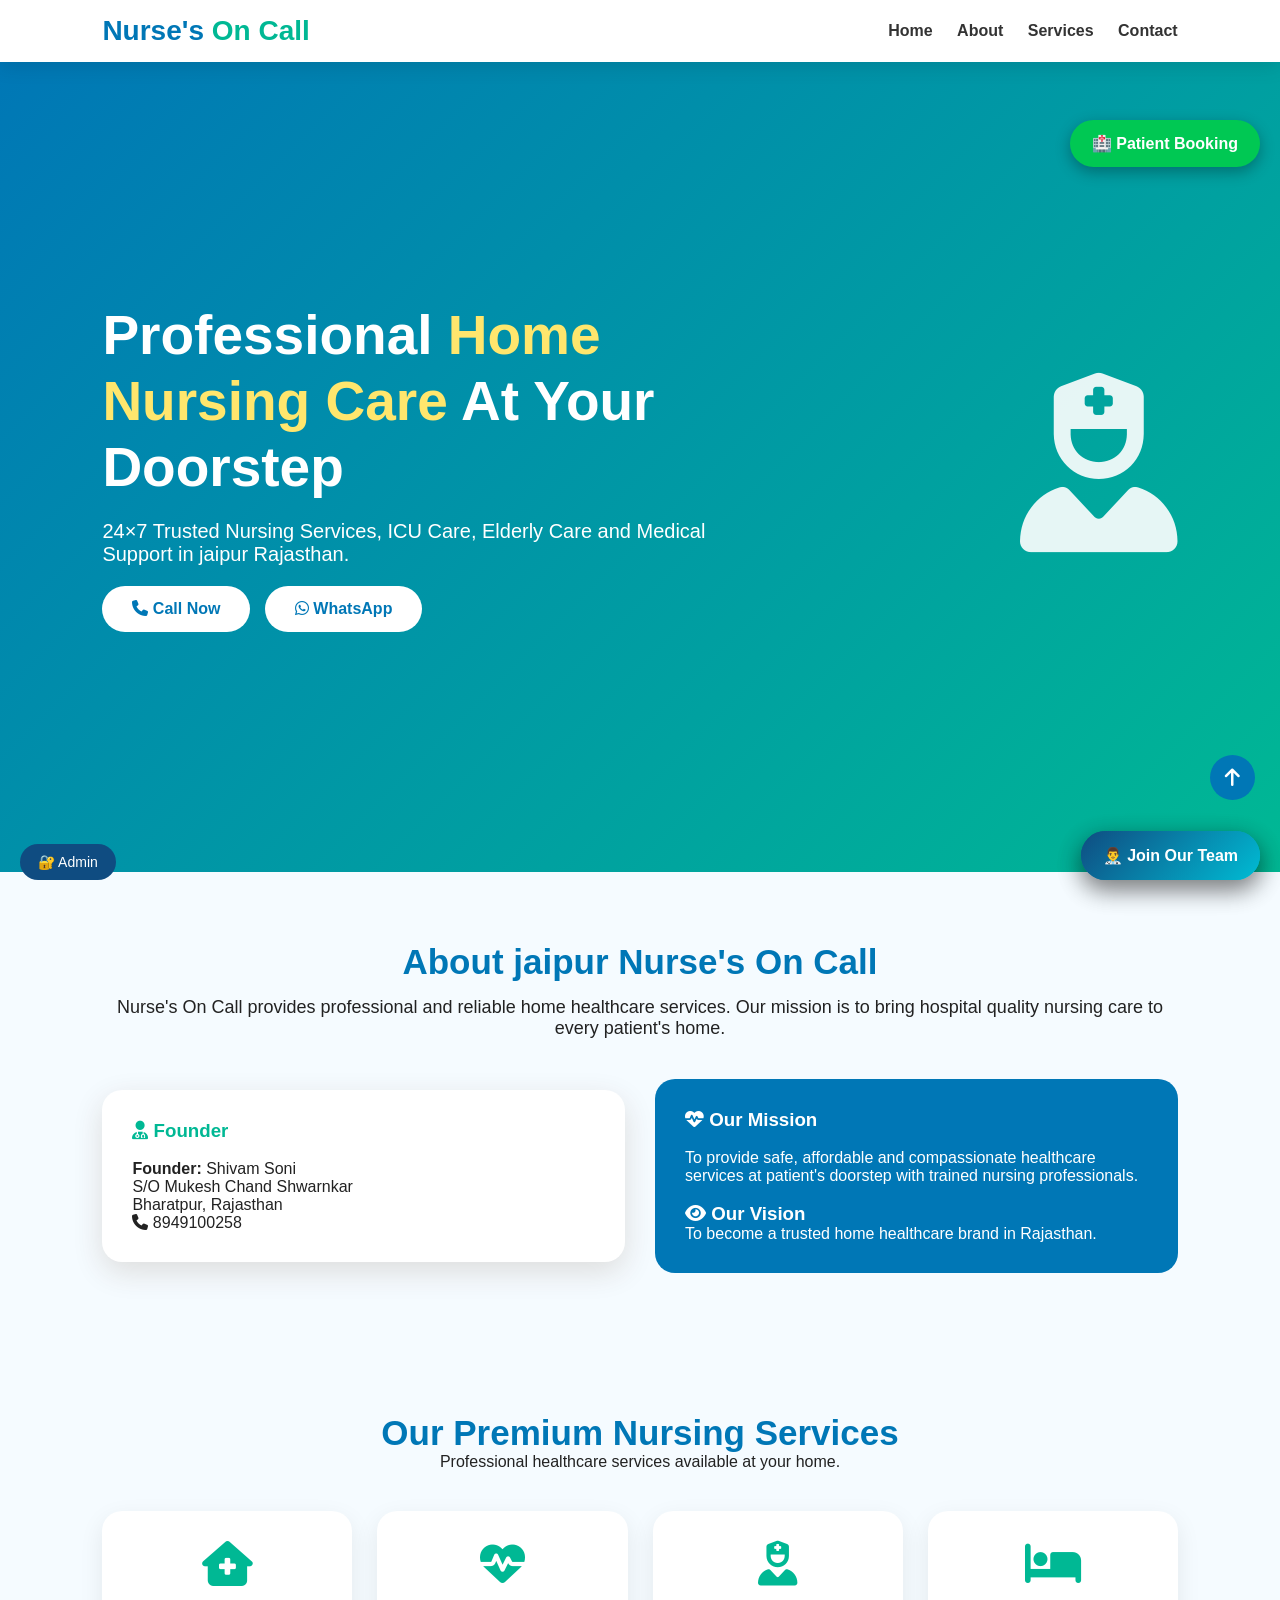
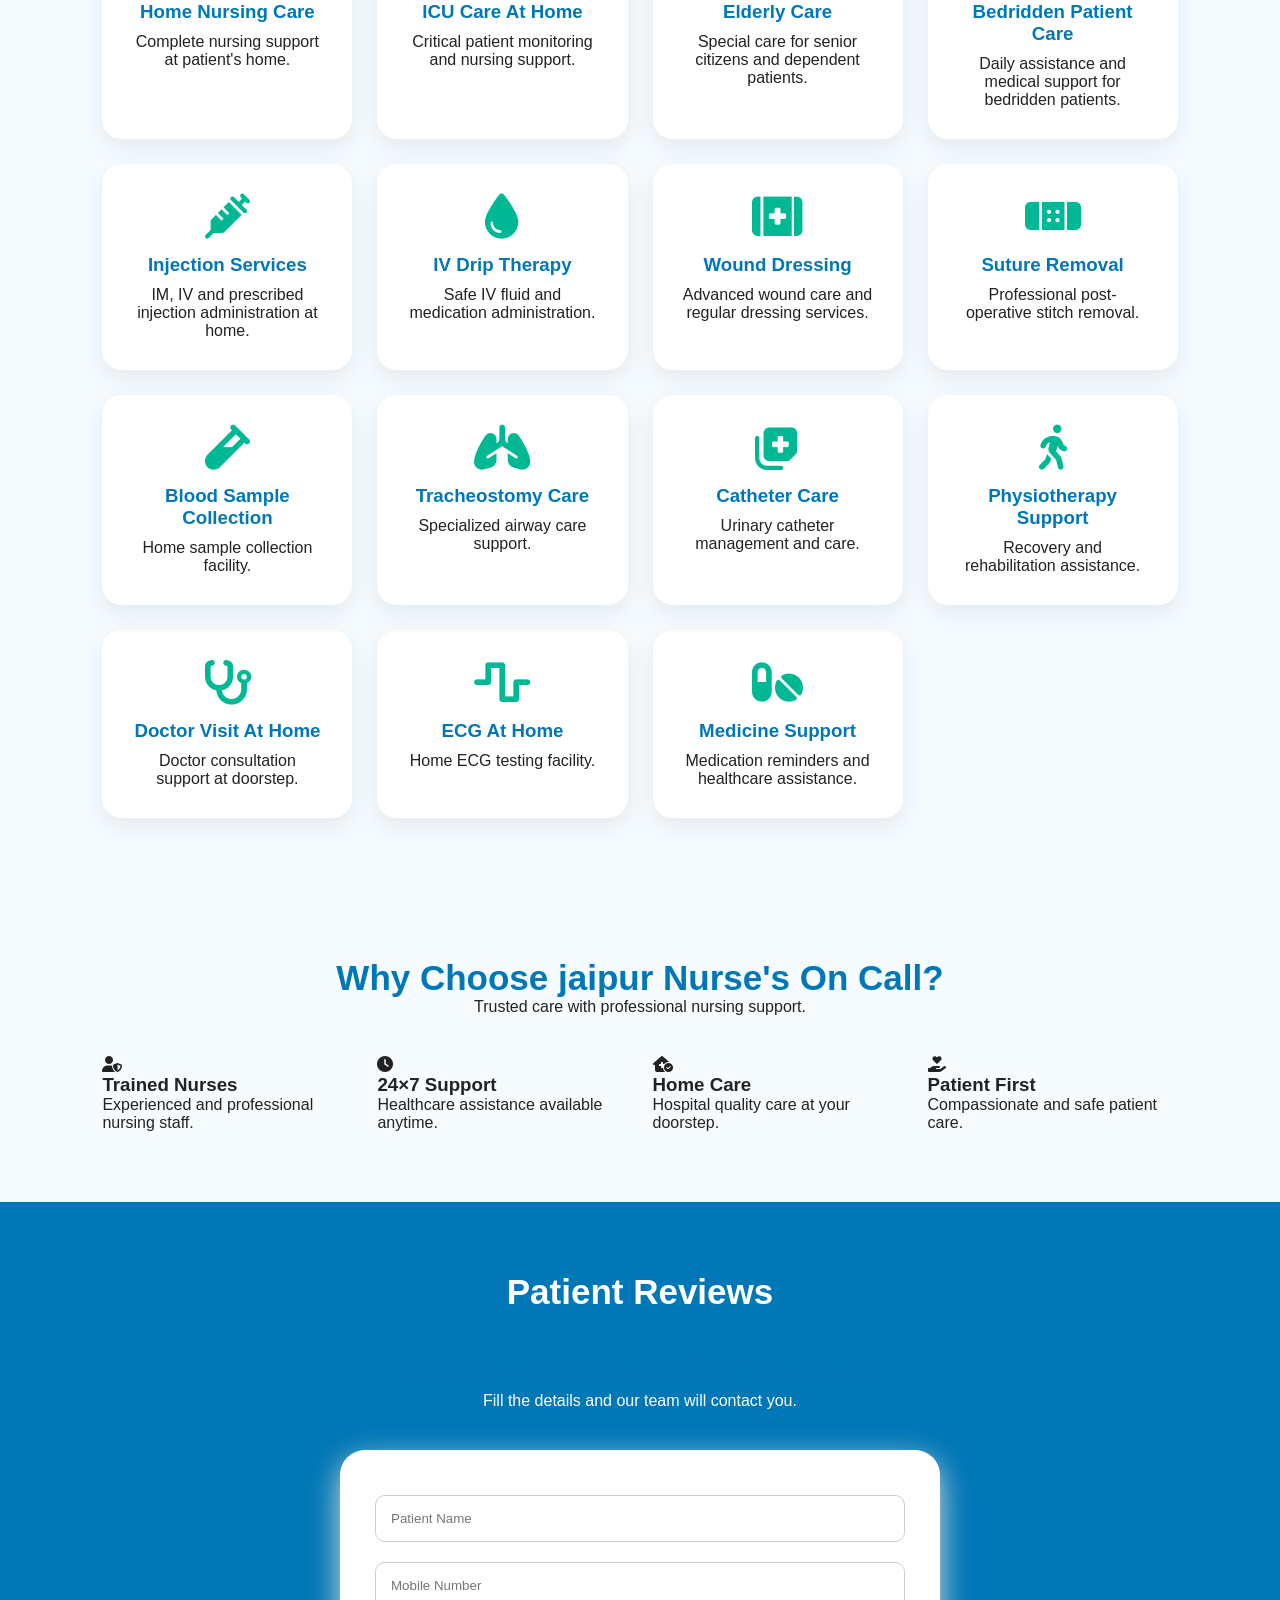
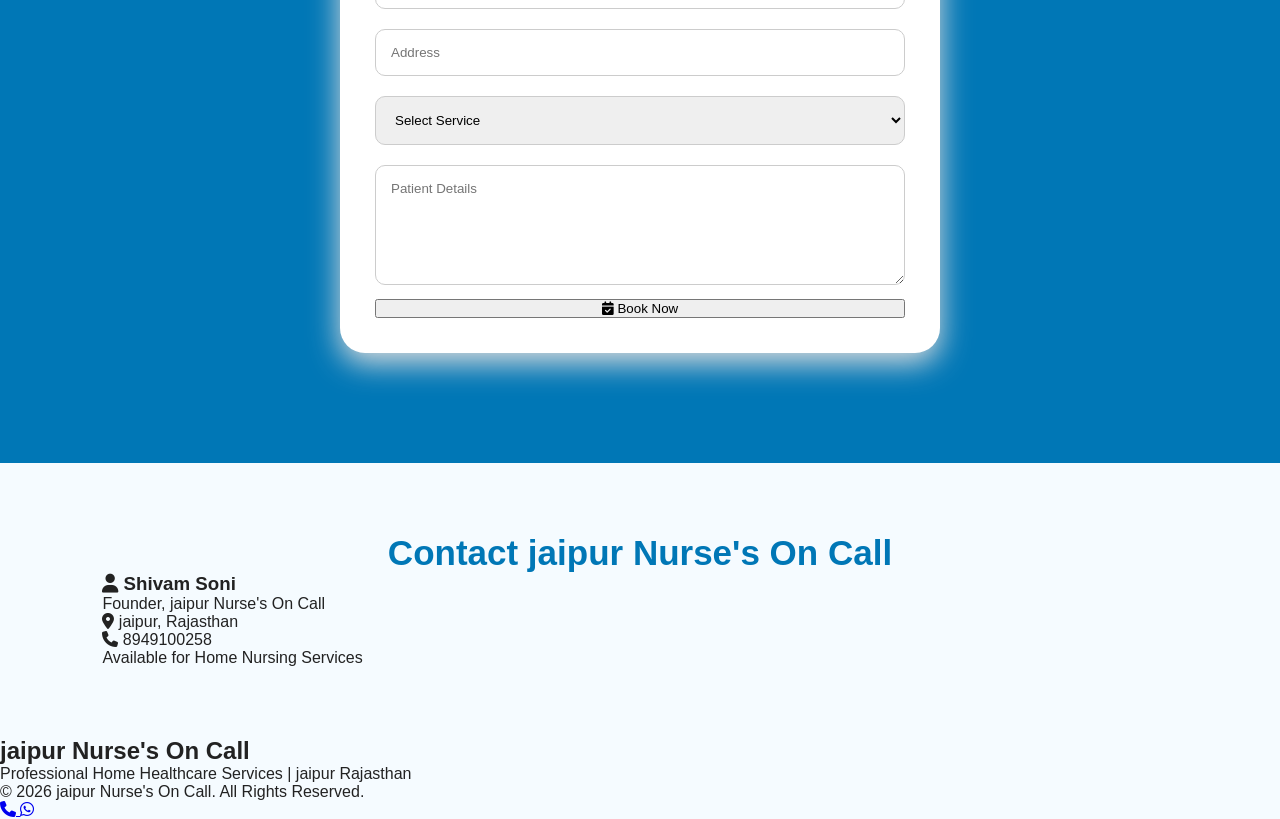
==== commit c2f1a1fb: "Update index.html" ====
--- a/index.html
+++ b/index.html
@@ -1120,6 +1120,53 @@
 <p>Register as a Healthcare Professional</p>
 
 <form id="healthApplicationForm">
+<button type="submit" style="
+width:100%;
+margin-top:20px;
+padding:14px;
+background:#00b894;
+color:white;
+border:none;
+border-radius:12px;
+font-size:18px;
+font-weight:bold;
+cursor:pointer;">
+Submit Application
+</button>
+<div id="successBox" style="
+display:none;
+position:fixed;
+top:50%;
+left:50%;
+transform:translate(-50%,-50%);
+background:white;
+padding:35px;
+border-radius:20px;
+box-shadow:0 10px 40px rgba(0,0,0,.3);
+z-index:999999;
+text-align:center;
+max-width:350px;">
+
+<h2 style="color:#00b894;">
+✅ Application Successfully Completed
+</h2>
+
+<p style="margin-top:15px;">
+Thank you for registering with Jaipur Nurse's On Call.
+</p>
+
+<button onclick="document.getElementById('successBox').style.display='none'"
+style="
+margin-top:20px;
+padding:10px 25px;
+border:none;
+background:#0077b6;
+color:white;
+border-radius:30px;">
+OK
+</button>
+
+</div>
 
 <div class="form-grid">
 
@@ -1782,7 +1829,20 @@
 
 </style>
 
-
+<script>
+
+document.getElementById("healthApplicationForm")
+.addEventListener("submit", function(e){
+
+e.preventDefault();
+
+document.getElementById("successBox").style.display="block";
+
+this.reset();
+
+});
+
+</script>
 <script>
 
 document.getElementById("healthJoinBtn").onclick=function(){
@@ -2231,55 +2291,77 @@
 
 e.preventDefault();
 
-
-let name=document.querySelector('input[placeholder="Full Name"]')?.value || "";
-
-let mobile=document.querySelector('input[placeholder="Mobile Number"]')?.value || "";
-
-let city=document.querySelector('input[placeholder="City"]')?.value || "";
-
-let experience=document.querySelector('input[placeholder="Experience (Years)"]')?.value || "";
-
+let appID="JNC-"+Date.now();
+
+let date=new Date().toLocaleString("en-IN");
+
+let inputs=document.querySelectorAll(".healthFormBox input");
+
+let name=inputs[0]?.value||"";
+let mobile=inputs[1]?.value||"";
+
+let city="";
+
+inputs.forEach(function(i){
+
+if(i.placeholder=="City"){
+
+city=i.value;
+
+}
+
+});
 
 let selects=document.querySelectorAll(".healthFormBox select");
 
-let service="";
-let qualification="";
-
-
-selects.forEach(function(s){
-
-let options=s.innerText;
-
-if(options.includes("Staff Nurse") || options.includes("Home Care Nurse") || options.includes("Injection / Procedure Nurse") || options.includes("Physiotherapist")){
-
-service=s.value;
-
-}else{
-
-qualification=s.value;
-
-}
-
-});
-
-
-let message =
+let service=selects[0]?.value||"";
+let qualification=selects[1]?.value||"";
+let area=selects[2]?.value||"";
+
+let msg=
+"🏥 Jaipur Nurses On Call\n\n"+
 "New Health Personnel Application\n\n"+
+"Application ID: "+appID+"\n"+
+"Date: "+date+"\n\n"+
 "Name: "+name+"\n"+
 "Mobile: "+mobile+"\n"+
 "Service: "+service+"\n"+
 "Qualification: "+qualification+"\n"+
-"Experience: "+experience+" Years\n"+
-"City: "+city;
-
+"Preferred Area: "+area+"\n"+
+"City: "+city+"\n\n"+
+"Thank you for joining our healthcare team.";
 
 window.open(
-"https://wa.me/918949100258?text="+encodeURIComponent(message),
+"https://wa.me/918949100258?text="+encodeURIComponent(msg),
 "_blank"
 );
 
-
+let success=document.createElement("div");
+
+success.innerHTML=
+"✅ <b>Application Successfully Completed!</b><br><br>Thank you for applying to <b>Jaipur Nurses On Call</b>.<br>Our HR Team will contact you shortly.";
+
+success.style.position="fixed";
+success.style.top="20px";
+success.style.left="50%";
+success.style.transform="translateX(-50%)";
+success.style.background="#16a34a";
+success.style.color="#fff";
+success.style.padding="18px 25px";
+success.style.borderRadius="12px";
+success.style.boxShadow="0 10px 30px rgba(0,0,0,.25)";
+success.style.zIndex="999999";
+success.style.maxWidth="90%";
+success.style.textAlign="center";
+success.style.fontSize="16px";
+
+document.body.appendChild(success);
+
+setTimeout(function(){
+
+success.remove();
+
+},3000);
 }
 
 }
@@ -2332,17 +2414,51 @@
 "City: "+cityInput;
 
 
+showSuccess();
+
+setTimeout(function(){
+
 window.open(
 "https://wa.me/918949100258?text="+encodeURIComponent(msg),
 "_blank"
 );
 
+},1200);
+
 }
 
 }
 
 });
-
+function showSuccess(){
+
+let success=document.createElement("div");
+
+success.innerHTML="✅ <b>Application Successfully Completed!</b><br>Our HR Team will contact you shortly.";
+
+success.style.cssText=`
+position:fixed;
+top:20px;
+left:50%;
+transform:translateX(-50%);
+background:#16a34a;
+color:#fff;
+padding:18px 24px;
+border-radius:12px;
+font-size:16px;
+font-weight:600;
+box-shadow:0 8px 20px rgba(0,0,0,.25);
+z-index:999999;
+text-align:center;
+`;
+
+document.body.appendChild(success);
+
+setTimeout(function(){
+success.remove();
+},3000);
+
+}
 </script>
 <script>
 
@@ -2426,4 +2542,39 @@
 z-index:9999;
 ">
 🔐 Admin
-</a>+</a>
+<!-- Floating Patient Booking Button -->
+<a href="#patient-booking" id="floatingBooking">
+  🏥 Patient Booking
+</a>
+
+<style>
+#floatingBooking{
+  position:fixed;
+  right:20px;
+  top:120px;
+  z-index:99999;
+  background:#00c853;
+  color:white;
+  padding:14px 22px;
+  border-radius:50px;
+  font-size:16px;
+  font-weight:bold;
+  text-decoration:none;
+  box-shadow:0 5px 15px rgba(0,0,0,0.3);
+  font-family:Arial,sans-serif;
+}
+
+#floatingBooking:hover{
+  background:#009624;
+}
+
+@media(max-width:600px){
+  #floatingBooking{
+    right:12px;
+    top:100px;
+    padding:12px 16px;
+    font-size:14px;
+  }
+}
+</style>
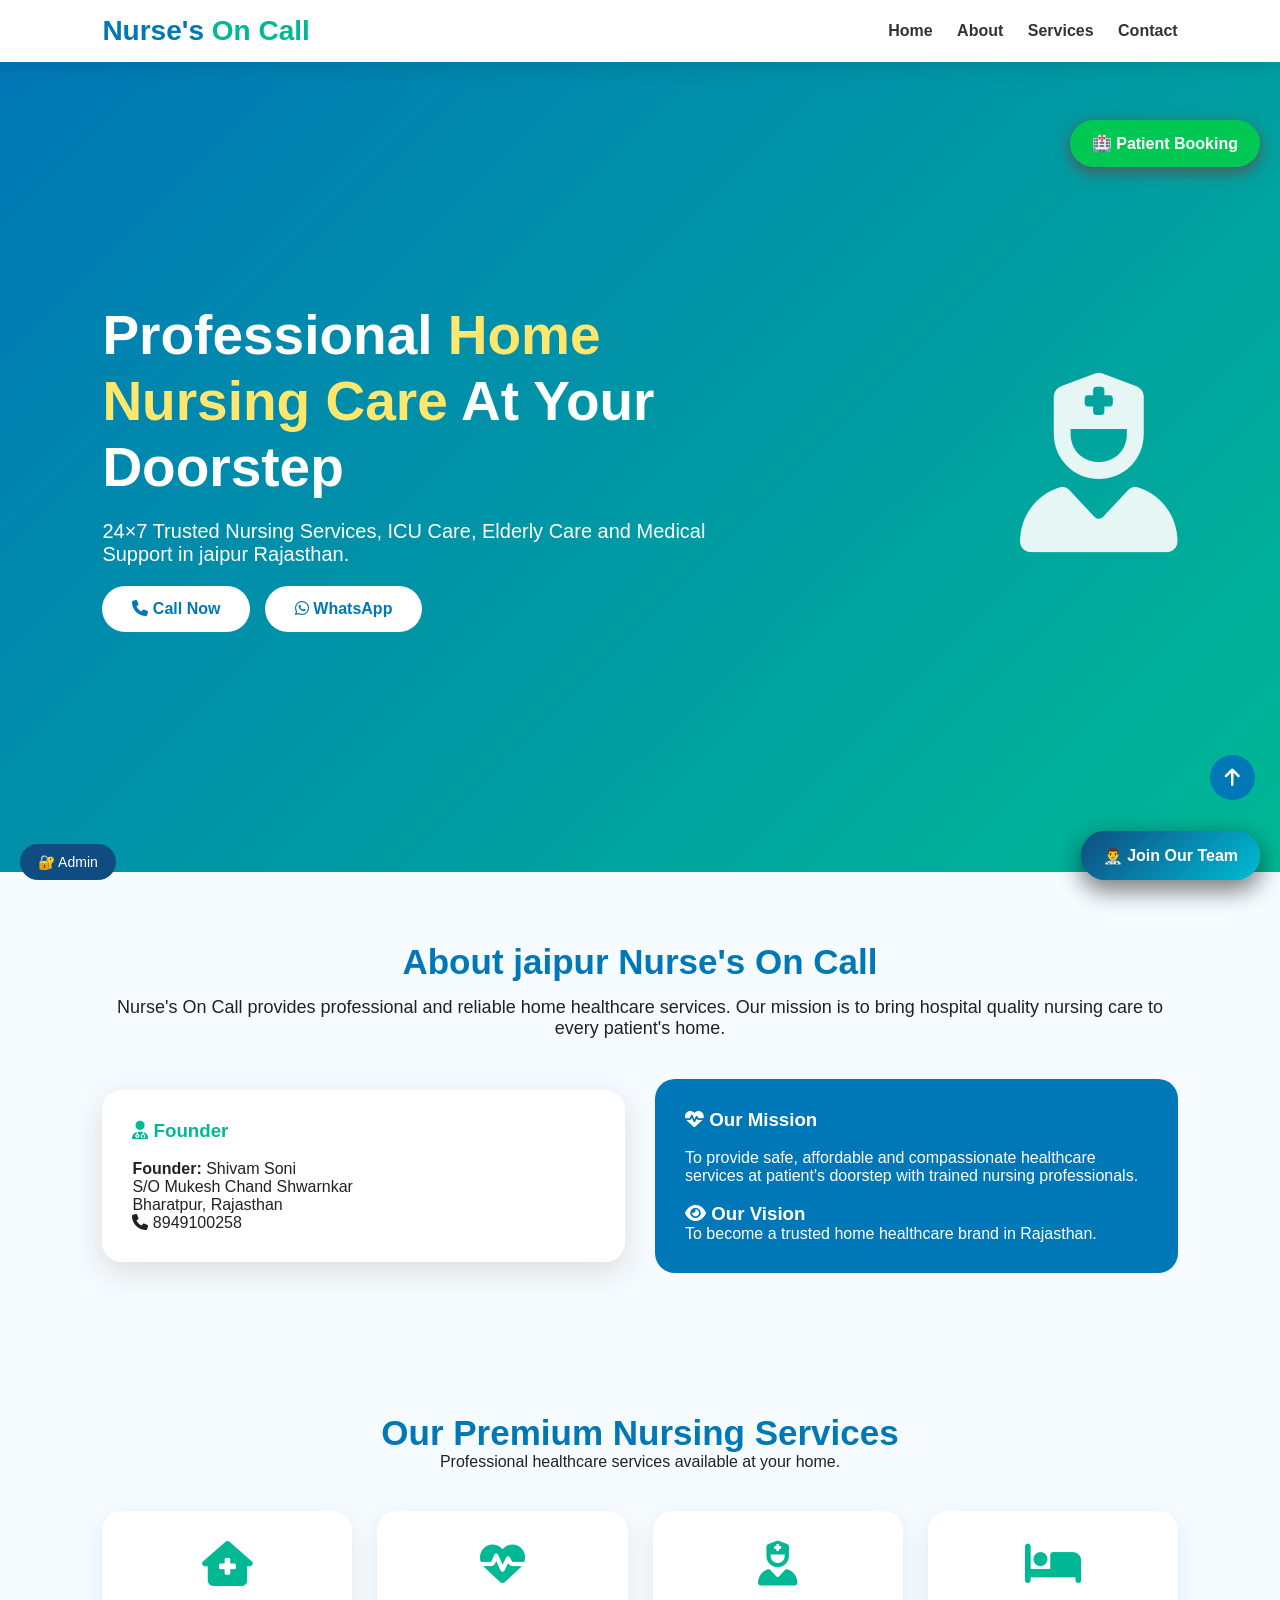
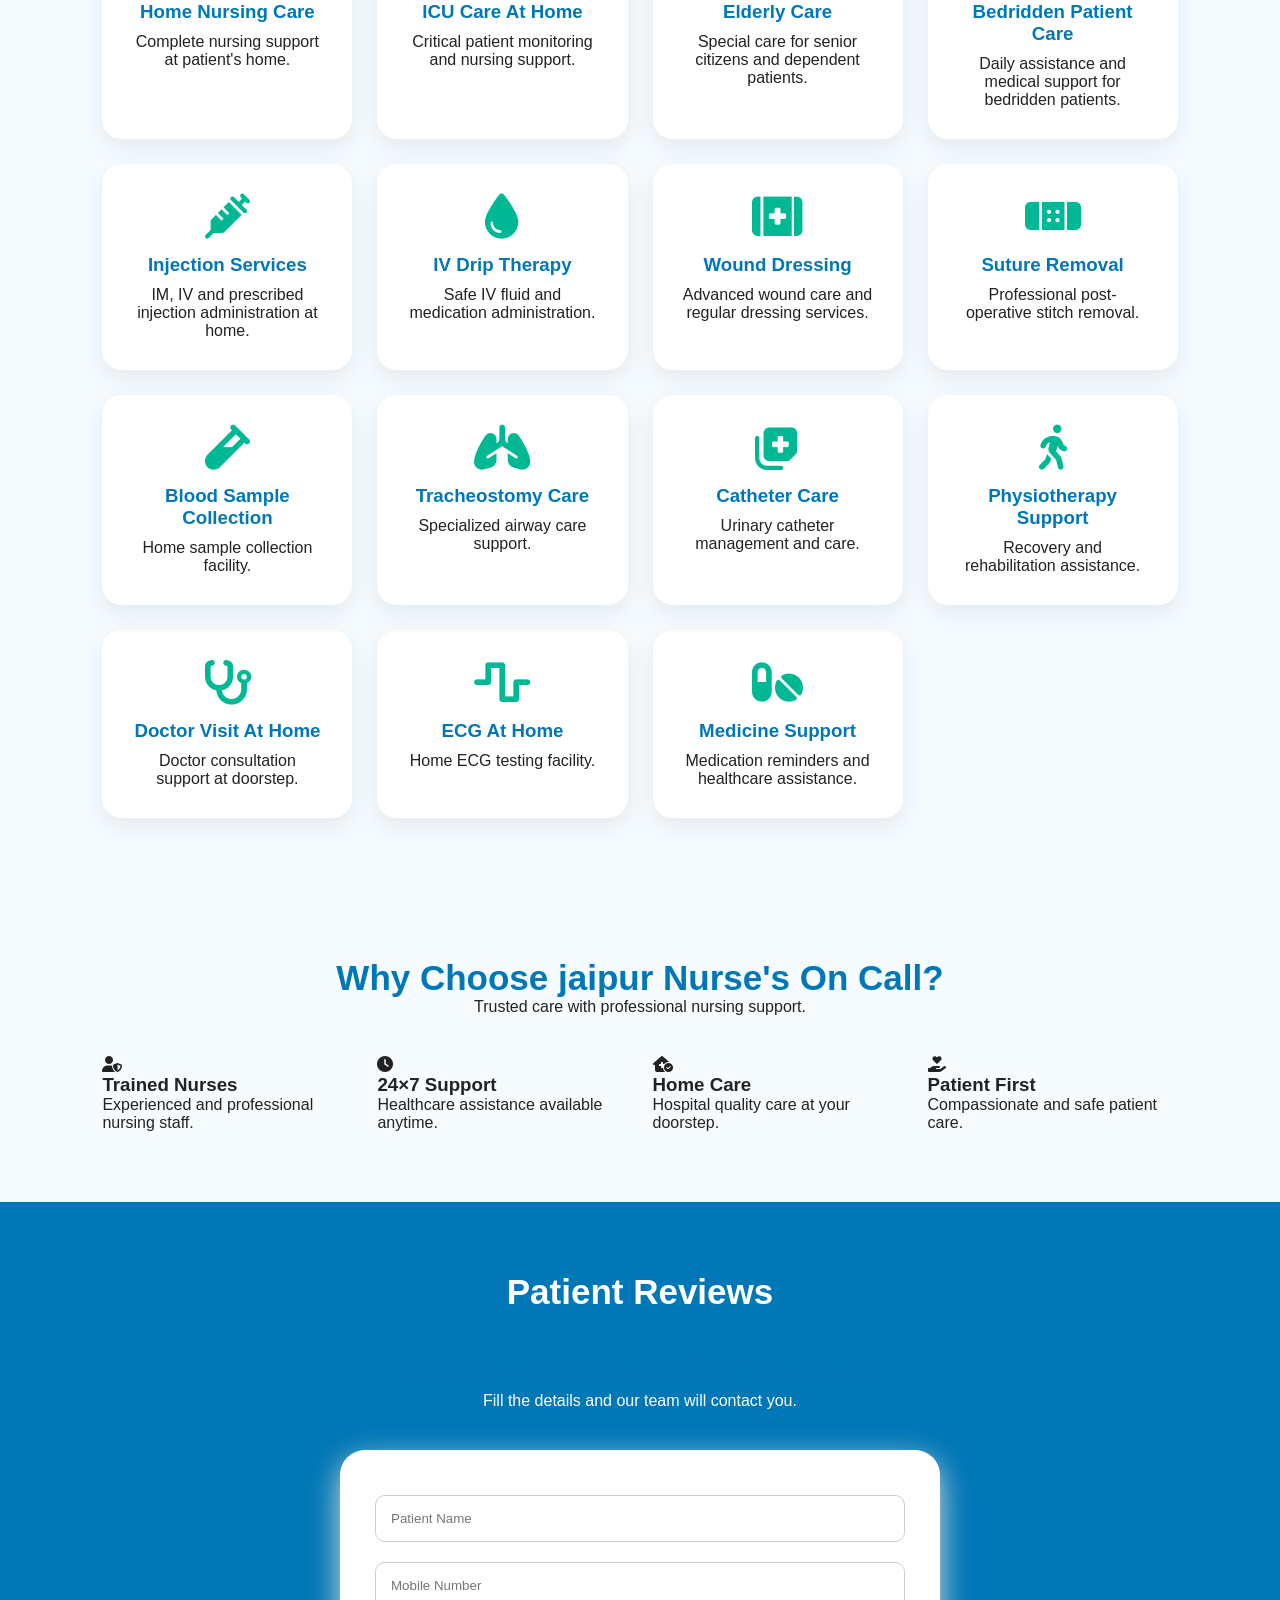
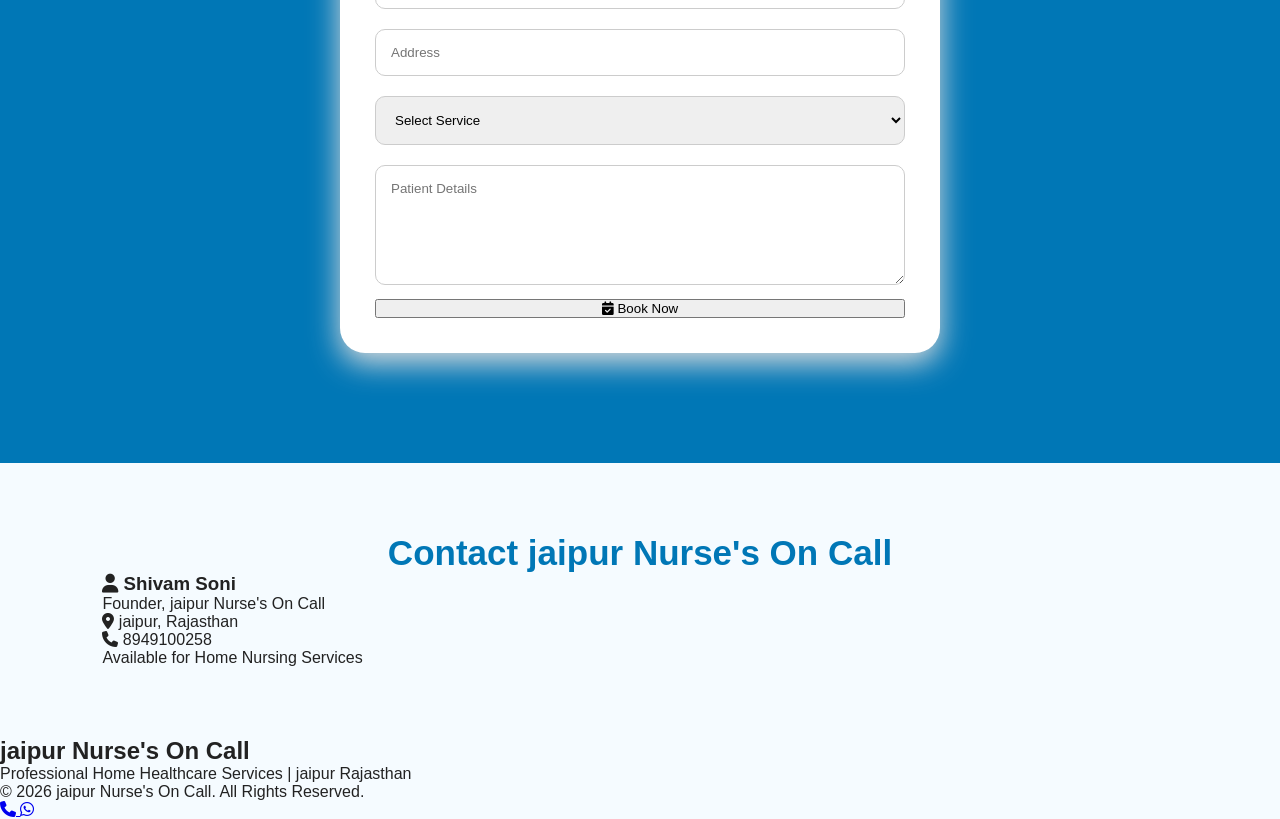
==== commit 6e3c0172: "Update index.html" ====
--- a/index.html
+++ b/index.html
@@ -2543,38 +2543,112 @@
 ">
 🔐 Admin
 </a>
-<!-- Floating Patient Booking Button -->
-<a href="#patient-booking" id="floatingBooking">
-  🏥 Patient Booking
-</a>
+<!-- Floating Patient Booking -->
+<button onclick="openBooking()" id="bookingBtn">
+🏥 Patient Booking
+</button>
+
+<div id="bookingBox">
+<h3>Patient Booking Form</h3>
+
+<input id="pname" placeholder="Patient Name">
+<input id="page" placeholder="Age">
+<input id="pmobile" placeholder="Mobile Number">
+
+<select id="service">
+<option>Select Service</option>
+<option>Home Nursing Care</option>
+<option>ICU Care at Home</option>
+<option>Elderly Care</option>
+<option>Injection / Dressing</option>
+<option>Patient Attendant</option>
+<option>Other Medical Service</option>
+</select>
+
+<textarea id="address" placeholder="Patient Address"></textarea>
+
+<button onclick="sendWhatsApp()" id="sendBtn">
+Send Booking
+</button>
+
+</div>
+
 
 <style>
-#floatingBooking{
-  position:fixed;
-  right:20px;
-  top:120px;
-  z-index:99999;
-  background:#00c853;
-  color:white;
-  padding:14px 22px;
-  border-radius:50px;
-  font-size:16px;
-  font-weight:bold;
-  text-decoration:none;
-  box-shadow:0 5px 15px rgba(0,0,0,0.3);
-  font-family:Arial,sans-serif;
-}
-
-#floatingBooking:hover{
-  background:#009624;
-}
-
-@media(max-width:600px){
-  #floatingBooking{
-    right:12px;
-    top:100px;
-    padding:12px 16px;
-    font-size:14px;
-  }
-}
-</style>+#bookingBtn{
+position:fixed;
+right:20px;
+top:120px;
+z-index:99999;
+background:#00c853;
+color:white;
+border:none;
+padding:14px 22px;
+border-radius:50px;
+font-size:16px;
+font-weight:bold;
+box-shadow:0 5px 15px #555;
+}
+
+#bookingBox{
+display:none;
+position:fixed;
+top:80px;
+right:20px;
+width:300px;
+background:white;
+padding:20px;
+border-radius:15px;
+box-shadow:0 5px 25px #555;
+z-index:99999;
+}
+
+#bookingBox input,
+#bookingBox select,
+#bookingBox textarea{
+width:100%;
+padding:10px;
+margin:7px 0;
+border-radius:8px;
+border:1px solid #ccc;
+}
+
+#sendBtn{
+width:100%;
+background:#25D366;
+color:white;
+border:none;
+padding:12px;
+border-radius:10px;
+font-weight:bold;
+}
+</style>
+
+
+<script>
+function openBooking(){
+document.getElementById("bookingBox").style.display="block";
+}
+
+function sendWhatsApp(){
+
+var name=document.getElementById("pname").value;
+var age=document.getElementById("page").value;
+var mobile=document.getElementById("pmobile").value;
+var service=document.getElementById("service").value;
+var address=document.getElementById("address").value;
+
+
+var msg =
+"New Patient Booking%0A%0A"+
+"Name: "+name+"%0A"+
+"Age: "+age+"%0A"+
+"Mobile: "+mobile+"%0A"+
+"Service: "+service+"%0A"+
+"Address: "+address;
+
+
+window.open("https://wa.me/918949100258?text="+msg,"_blank");
+
+}
+</script>
